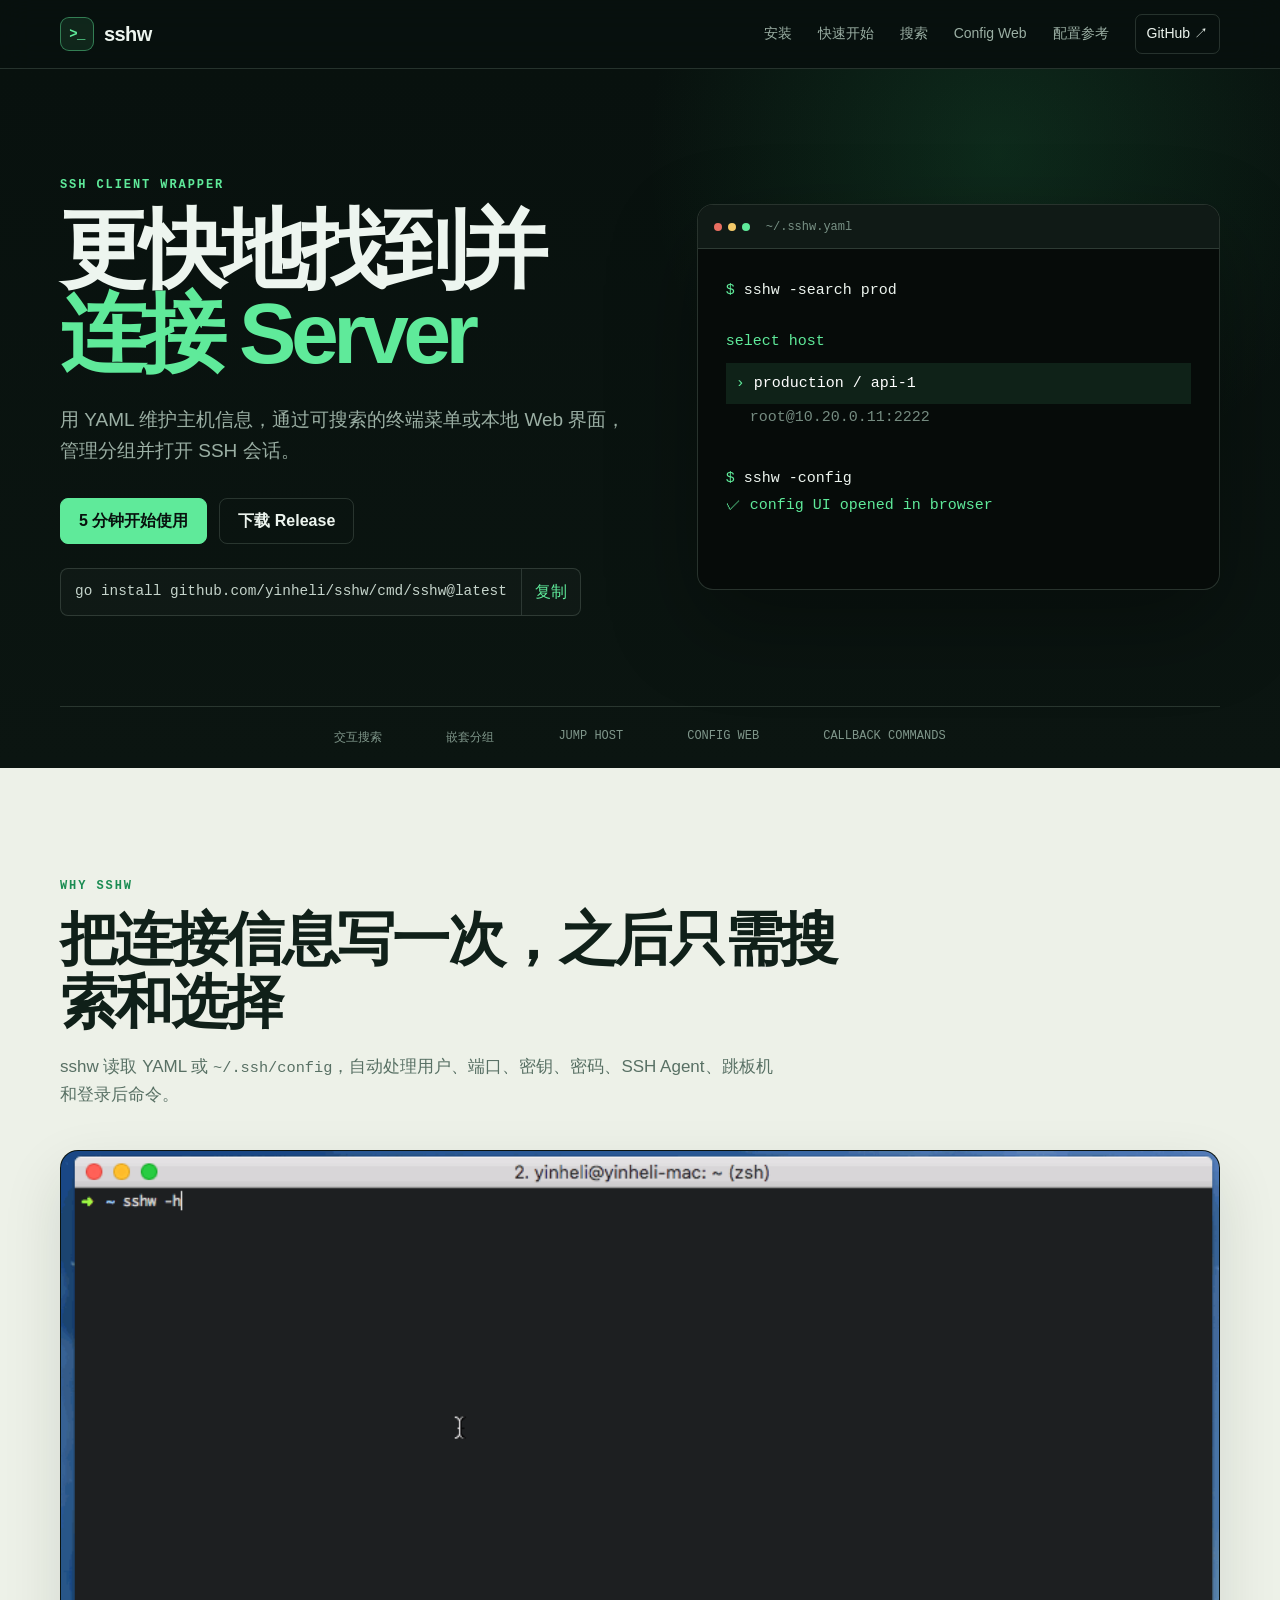
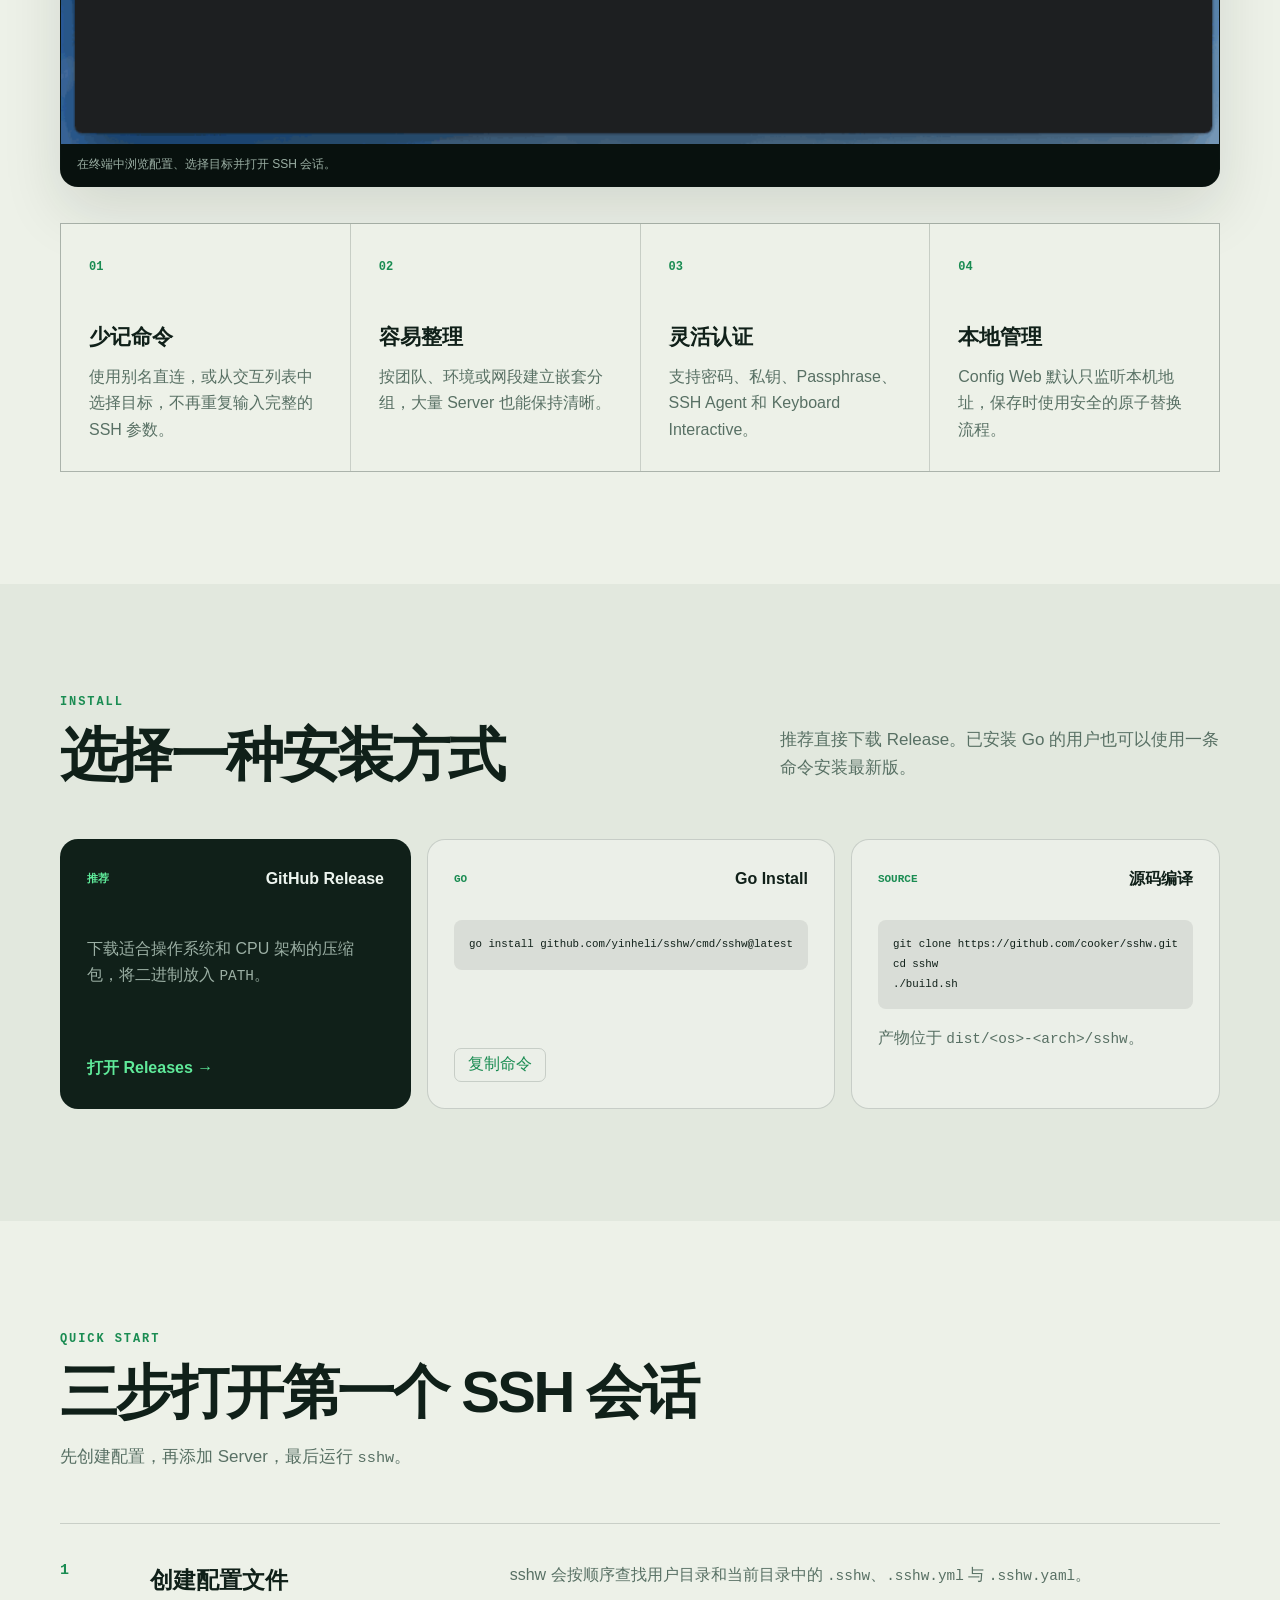
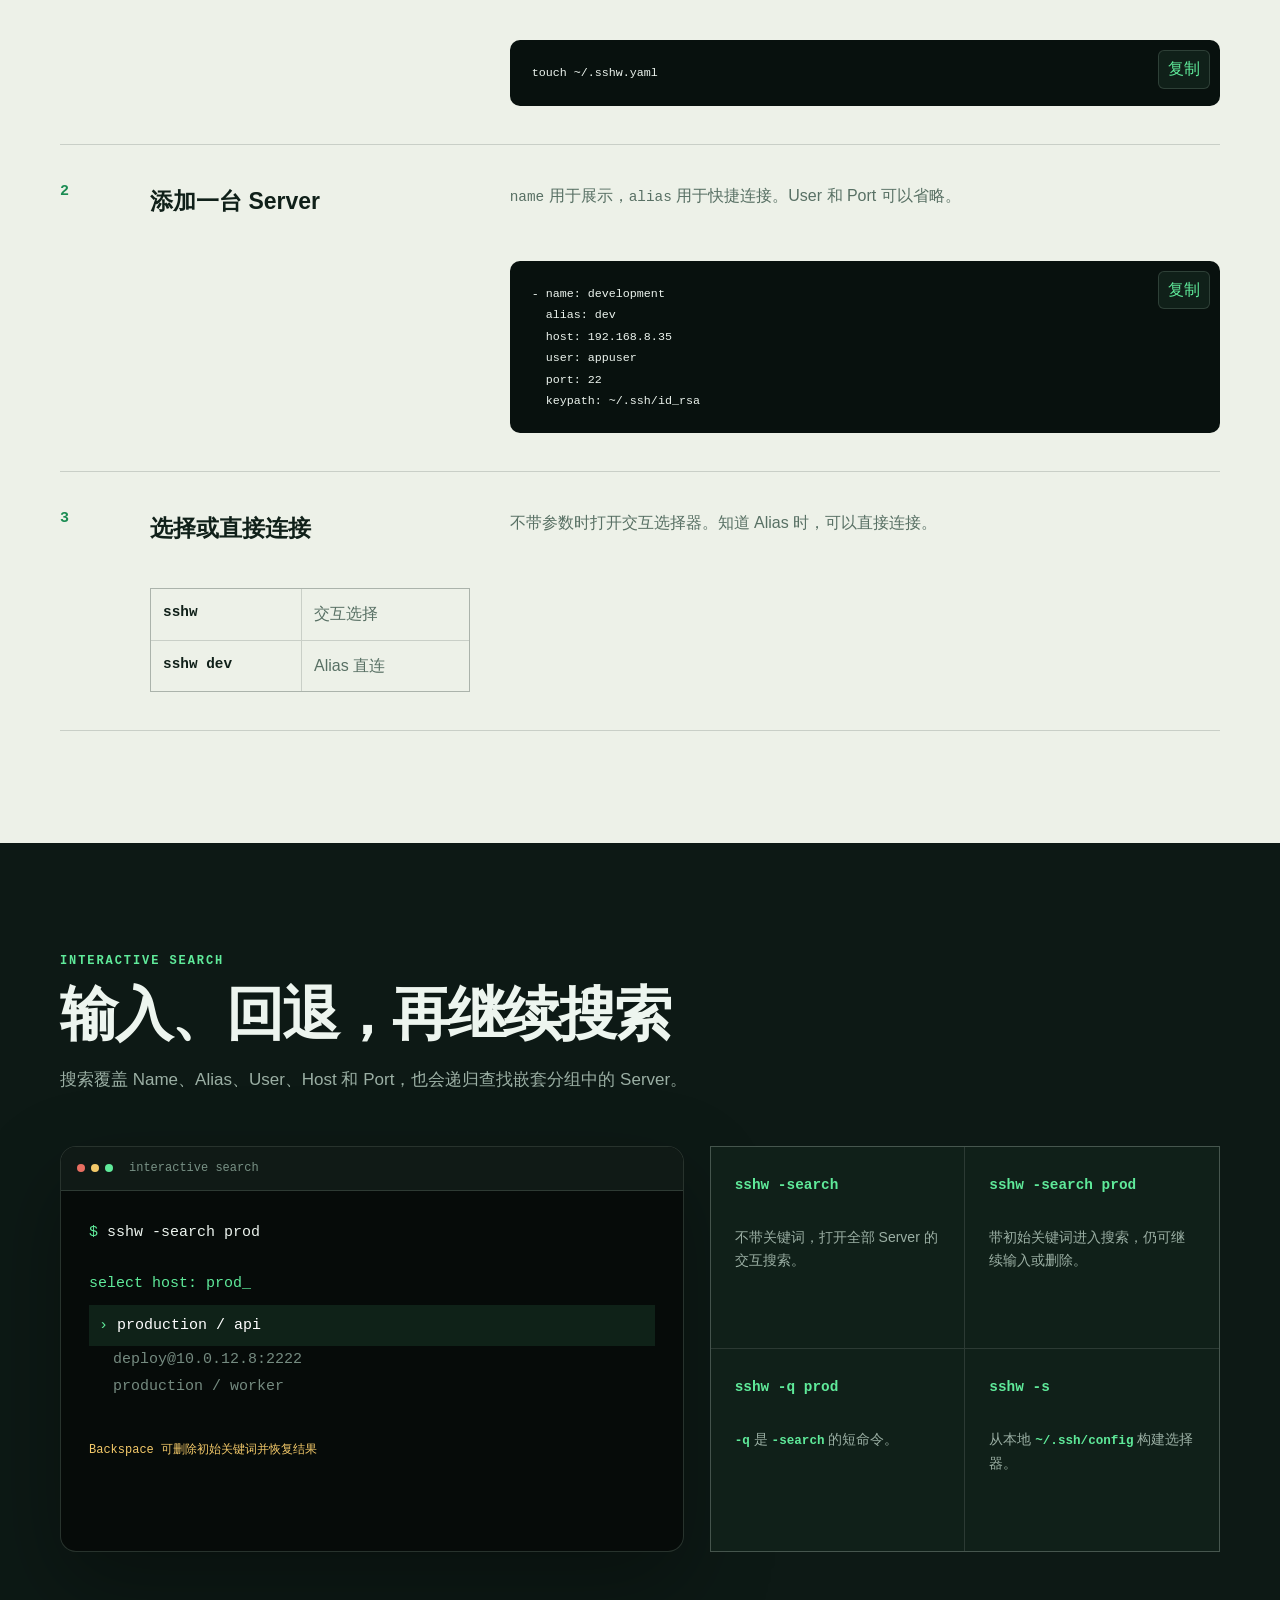
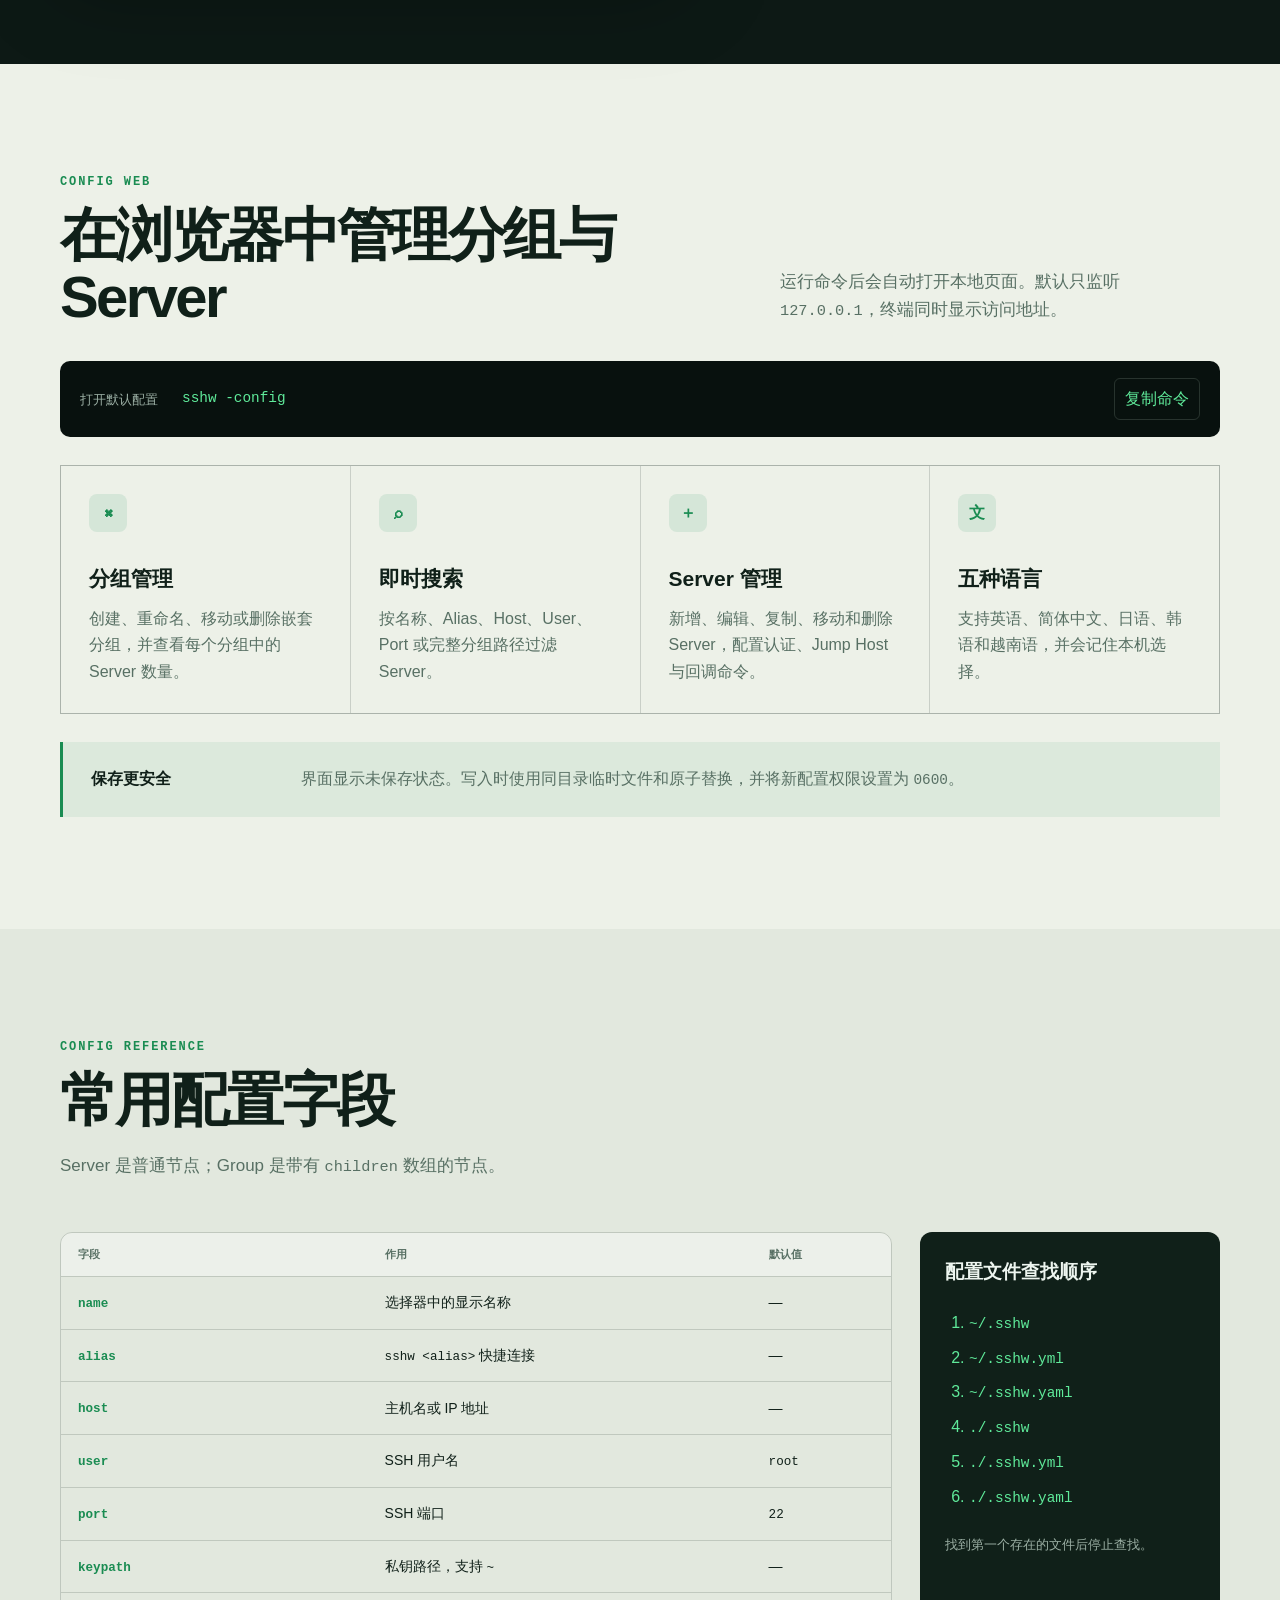
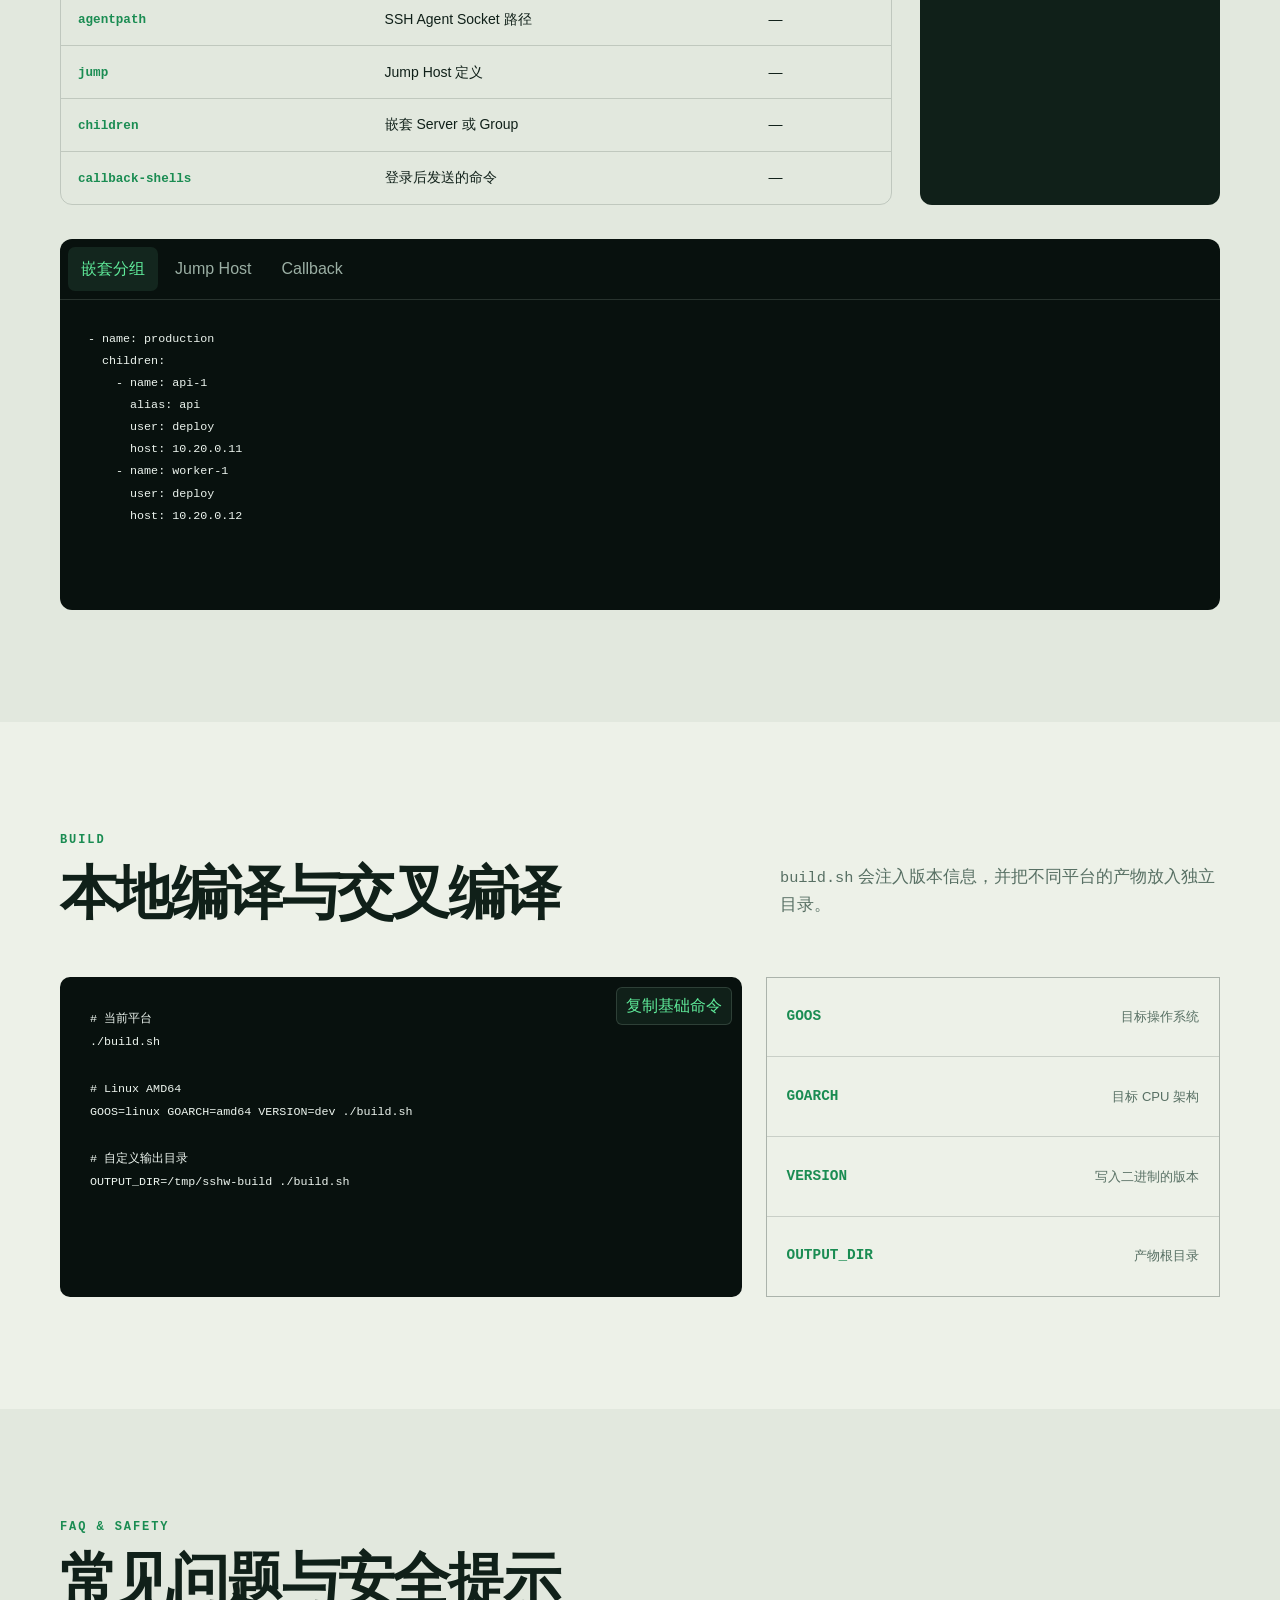
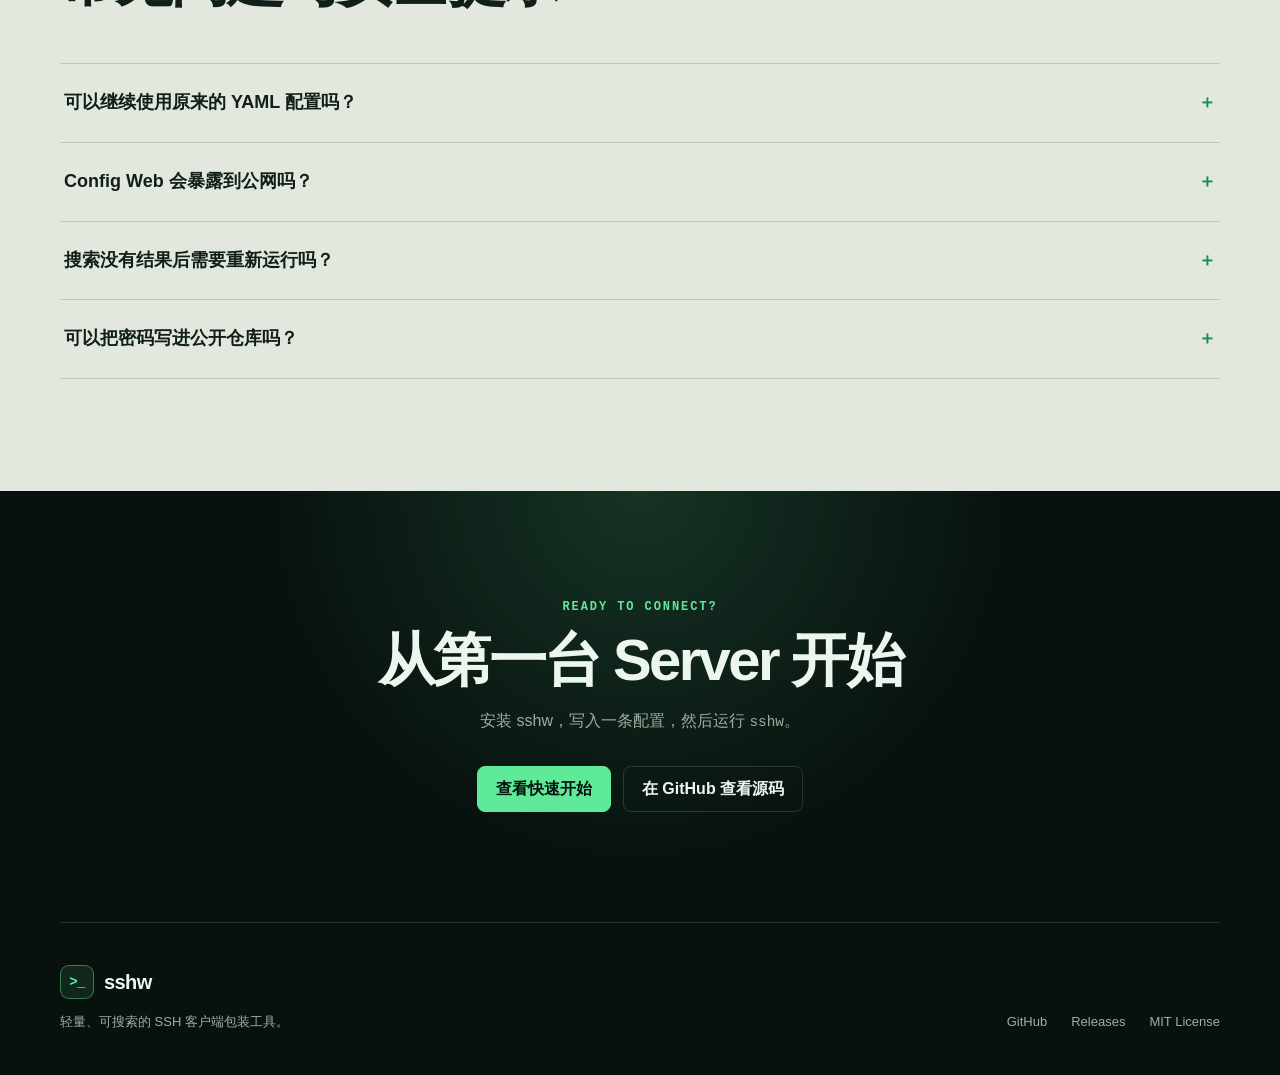
==== docs/index.html @ a47eea1c "1. pages" ====
<!doctype html>
<html lang="zh-CN">
<head>
  <meta charset="utf-8">
  <meta name="viewport" content="width=device-width, initial-scale=1">
  <meta name="description" content="sshw 是一个支持搜索、分组、跳板机和 Web 配置的轻量 SSH 客户端包装工具。">
  <meta name="theme-color" content="#08110e">
  <meta property="og:title" content="sshw — 更快地找到并连接 Server">
  <meta property="og:description" content="用 YAML 管理 SSH Server，通过交互搜索或 Web 界面完成连接与配置。">
  <meta property="og:type" content="website">
  <meta property="og:url" content="https://cooker.github.io/sshw/">
  <meta property="og:image" content="https://cooker.github.io/sshw/assets/og.png">
  <meta name="twitter:card" content="summary_large_image">
  <link rel="canonical" href="https://cooker.github.io/sshw/">
  <title>sshw — SSH Server 搜索与管理</title>
  <link rel="stylesheet" href="./styles.css">
  <script src="./app.js" defer></script>
</head>
<body>
  <a class="skip-link" href="#main">跳到正文</a>

  <header class="site-header">
    <div class="header-inner">
      <a class="brand" href="#top" aria-label="sshw 首页">
        <span class="brand-mark" aria-hidden="true">&gt;_</span>
        <span>sshw</span>
      </a>
      <button class="menu-button" type="button" aria-expanded="false" aria-controls="site-nav">菜单</button>
      <nav class="site-nav" id="site-nav" aria-label="主导航">
        <a href="#install">安装</a>
        <a href="#quickstart">快速开始</a>
        <a href="#search">搜索</a>
        <a href="#config-ui">Config Web</a>
        <a href="#reference">配置参考</a>
        <a class="nav-github" href="https://github.com/cooker/sshw">GitHub ↗</a>
      </nav>
    </div>
  </header>

  <main id="main">
    <section class="hero" id="top">
      <div class="hero-grid">
        <div class="hero-copy">
          <p class="eyebrow">SSH CLIENT WRAPPER</p>
          <h1>更快地找到并<br><span>连接 Server</span></h1>
          <p class="hero-lead">用 YAML 维护主机信息，通过可搜索的终端菜单或本地 Web 界面，管理分组并打开 SSH 会话。</p>
          <div class="hero-actions">
            <a class="button primary" href="#quickstart">5 分钟开始使用</a>
            <a class="button secondary" href="https://github.com/cooker/sshw/releases">下载 Release</a>
          </div>
          <div class="install-line">
            <code>go install github.com/yinheli/sshw/cmd/sshw@latest</code>
            <button class="copy-button" type="button" data-copy="go install github.com/yinheli/sshw/cmd/sshw@latest" aria-label="复制安装命令">复制</button>
          </div>
        </div>
        <div class="hero-terminal" aria-label="sshw 使用示例">
          <div class="terminal-bar">
            <span class="terminal-dots" aria-hidden="true"><i></i><i></i><i></i></span>
            <span>~/.sshw.yaml</span>
          </div>
          <div class="terminal-body">
            <p><span class="prompt">$</span> sshw -search prod</p>
            <p class="terminal-label">select host</p>
            <p class="selected"><span>›</span> production / api-1</p>
            <p class="muted">root@10.20.0.11:2222</p>
            <p class="terminal-gap"><span class="prompt">$</span> sshw -config</p>
            <p class="success">✓ config UI opened in browser</p>
          </div>
        </div>
      </div>
      <div class="feature-strip" aria-label="核心功能">
        <span>交互搜索</span>
        <span>嵌套分组</span>
        <span>Jump Host</span>
        <span>Config Web</span>
        <span>Callback Commands</span>
      </div>
    </section>

    <section class="section intro" id="overview">
      <div class="section-heading">
        <p class="eyebrow">WHY SSHW</p>
        <h2>把连接信息写一次，之后只需搜索和选择</h2>
        <p>sshw 读取 YAML 或 <code>~/.ssh/config</code>，自动处理用户、端口、密钥、密码、SSH Agent、跳板机和登录后命令。</p>
      </div>
      <figure class="demo-frame">
        <img src="./assets/demo.gif" alt="sshw 交互式终端选择与连接演示" width="841" height="431" loading="lazy">
        <figcaption>在终端中浏览配置、选择目标并打开 SSH 会话。</figcaption>
      </figure>
      <div class="benefit-grid">
        <article>
          <span class="card-index">01</span>
          <h3>少记命令</h3>
          <p>使用别名直连，或从交互列表中选择目标，不再重复输入完整的 SSH 参数。</p>
        </article>
        <article>
          <span class="card-index">02</span>
          <h3>容易整理</h3>
          <p>按团队、环境或网段建立嵌套分组，大量 Server 也能保持清晰。</p>
        </article>
        <article>
          <span class="card-index">03</span>
          <h3>灵活认证</h3>
          <p>支持密码、私钥、Passphrase、SSH Agent 和 Keyboard Interactive。</p>
        </article>
        <article>
          <span class="card-index">04</span>
          <h3>本地管理</h3>
          <p>Config Web 默认只监听本机地址，保存时使用安全的原子替换流程。</p>
        </article>
      </div>
    </section>

    <section class="section alt" id="install">
      <div class="section-heading split-heading">
        <div>
          <p class="eyebrow">INSTALL</p>
          <h2>选择一种安装方式</h2>
        </div>
        <p>推荐直接下载 Release。已安装 Go 的用户也可以使用一条命令安装最新版。</p>
      </div>
      <div class="install-grid">
        <article class="install-card featured">
          <div class="card-top"><span>推荐</span><strong>GitHub Release</strong></div>
          <p>下载适合操作系统和 CPU 架构的压缩包，将二进制放入 <code>PATH</code>。</p>
          <a class="text-link" href="https://github.com/cooker/sshw/releases">打开 Releases →</a>
        </article>
        <article class="install-card">
          <div class="card-top"><span>Go</span><strong>Go Install</strong></div>
          <pre><code>go install github.com/yinheli/sshw/cmd/sshw@latest</code></pre>
          <button class="copy-inline" type="button" data-copy="go install github.com/yinheli/sshw/cmd/sshw@latest">复制命令</button>
        </article>
        <article class="install-card">
          <div class="card-top"><span>Source</span><strong>源码编译</strong></div>
          <pre><code>git clone https://github.com/cooker/sshw.git
cd sshw
./build.sh</code></pre>
          <p>产物位于 <code>dist/&lt;os&gt;-&lt;arch&gt;/sshw</code>。</p>
        </article>
      </div>
    </section>

    <section class="section" id="quickstart">
      <div class="section-heading">
        <p class="eyebrow">QUICK START</p>
        <h2>三步打开第一个 SSH 会话</h2>
        <p>先创建配置，再添加 Server，最后运行 <code>sshw</code>。</p>
      </div>
      <div class="steps">
        <article class="step">
          <div class="step-number">1</div>
          <div class="step-content">
            <h3>创建配置文件</h3>
            <p>sshw 会按顺序查找用户目录和当前目录中的 <code>.sshw</code>、<code>.sshw.yml</code> 与 <code>.sshw.yaml</code>。</p>
            <div class="code-block">
              <pre><code>touch ~/.sshw.yaml</code></pre>
              <button type="button" data-copy="touch ~/.sshw.yaml">复制</button>
            </div>
          </div>
        </article>
        <article class="step">
          <div class="step-number">2</div>
          <div class="step-content">
            <h3>添加一台 Server</h3>
            <p><code>name</code> 用于展示，<code>alias</code> 用于快捷连接。User 和 Port 可以省略。</p>
            <div class="code-block">
              <pre><code>- name: development
  alias: dev
  host: 192.168.8.35
  user: appuser
  port: 22
  keypath: ~/.ssh/id_rsa</code></pre>
              <button type="button" data-copy="- name: development&#10;  alias: dev&#10;  host: 192.168.8.35&#10;  user: appuser&#10;  port: 22&#10;  keypath: ~/.ssh/id_rsa">复制</button>
            </div>
          </div>
        </article>
        <article class="step">
          <div class="step-number">3</div>
          <div class="step-content">
            <h3>选择或直接连接</h3>
            <p>不带参数时打开交互选择器。知道 Alias 时，可以直接连接。</p>
            <div class="command-pair">
              <code>sshw</code>
              <span>交互选择</span>
              <code>sshw dev</code>
              <span>Alias 直连</span>
            </div>
          </div>
        </article>
      </div>
    </section>

    <section class="section dark-section" id="search">
      <div class="section-heading">
        <p class="eyebrow">INTERACTIVE SEARCH</p>
        <h2>输入、回退，再继续搜索</h2>
        <p>搜索覆盖 Name、Alias、User、Host 和 Port，也会递归查找嵌套分组中的 Server。</p>
      </div>
      <div class="search-layout">
        <div class="search-demo">
          <div class="terminal-bar">
            <span class="terminal-dots" aria-hidden="true"><i></i><i></i><i></i></span>
            <span>interactive search</span>
          </div>
          <div class="terminal-body">
            <p><span class="prompt">$</span> sshw -search prod</p>
            <p class="terminal-label">select host: prod_</p>
            <p class="selected"><span>›</span> production / api</p>
            <p class="muted">deploy@10.0.12.8:2222</p>
            <p class="muted">production / worker</p>
            <p class="hint">Backspace 可删除初始关键词并恢复结果</p>
          </div>
        </div>
        <div class="command-list">
          <article>
            <code>sshw -search</code>
            <p>不带关键词，打开全部 Server 的交互搜索。</p>
          </article>
          <article>
            <code>sshw -search prod</code>
            <p>带初始关键词进入搜索，仍可继续输入或删除。</p>
          </article>
          <article>
            <code>sshw -q prod</code>
            <p><code>-q</code> 是 <code>-search</code> 的短命令。</p>
          </article>
          <article>
            <code>sshw -s</code>
            <p>从本地 <code>~/.ssh/config</code> 构建选择器。</p>
          </article>
        </div>
      </div>
    </section>

    <section class="section" id="config-ui">
      <div class="section-heading split-heading">
        <div>
          <p class="eyebrow">CONFIG WEB</p>
          <h2>在浏览器中管理分组与 Server</h2>
        </div>
        <p>运行命令后会自动打开本地页面。默认只监听 <code>127.0.0.1</code>，终端同时显示访问地址。</p>
      </div>
      <div class="config-command">
        <div>
          <span>打开默认配置</span>
          <code>sshw -config</code>
        </div>
        <button type="button" data-copy="sshw -config">复制命令</button>
      </div>
      <div class="config-grid">
        <article>
          <span class="config-icon" aria-hidden="true">⌘</span>
          <h3>分组管理</h3>
          <p>创建、重命名、移动或删除嵌套分组，并查看每个分组中的 Server 数量。</p>
        </article>
        <article>
          <span class="config-icon" aria-hidden="true">⌕</span>
          <h3>即时搜索</h3>
          <p>按名称、Alias、Host、User、Port 或完整分组路径过滤 Server。</p>
        </article>
        <article>
          <span class="config-icon" aria-hidden="true">＋</span>
          <h3>Server 管理</h3>
          <p>新增、编辑、复制、移动和删除 Server，配置认证、Jump Host 与回调命令。</p>
        </article>
        <article>
          <span class="config-icon" aria-hidden="true">文</span>
          <h3>五种语言</h3>
          <p>支持英语、简体中文、日语、韩语和越南语，并会记住本机选择。</p>
        </article>
      </div>
      <div class="callout">
        <strong>保存更安全</strong>
        <p>界面显示未保存状态。写入时使用同目录临时文件和原子替换，并将新配置权限设置为 <code>0600</code>。</p>
      </div>
    </section>

    <section class="section alt" id="reference">
      <div class="section-heading">
        <p class="eyebrow">CONFIG REFERENCE</p>
        <h2>常用配置字段</h2>
        <p>Server 是普通节点；Group 是带有 <code>children</code> 数组的节点。</p>
      </div>
      <div class="reference-layout">
        <div class="table-wrap">
          <table>
            <thead><tr><th>字段</th><th>作用</th><th>默认值</th></tr></thead>
            <tbody>
              <tr><td><code>name</code></td><td>选择器中的显示名称</td><td>—</td></tr>
              <tr><td><code>alias</code></td><td><code>sshw &lt;alias&gt;</code> 快捷连接</td><td>—</td></tr>
              <tr><td><code>host</code></td><td>主机名或 IP 地址</td><td>—</td></tr>
              <tr><td><code>user</code></td><td>SSH 用户名</td><td><code>root</code></td></tr>
              <tr><td><code>port</code></td><td>SSH 端口</td><td><code>22</code></td></tr>
              <tr><td><code>keypath</code></td><td>私钥路径，支持 <code>~</code></td><td>—</td></tr>
              <tr><td><code>agentpath</code></td><td>SSH Agent Socket 路径</td><td>—</td></tr>
              <tr><td><code>jump</code></td><td>Jump Host 定义</td><td>—</td></tr>
              <tr><td><code>children</code></td><td>嵌套 Server 或 Group</td><td>—</td></tr>
              <tr><td><code>callback-shells</code></td><td>登录后发送的命令</td><td>—</td></tr>
            </tbody>
          </table>
        </div>
        <div class="reference-note">
          <h3>配置文件查找顺序</h3>
          <ol>
            <li><code>~/.sshw</code></li>
            <li><code>~/.sshw.yml</code></li>
            <li><code>~/.sshw.yaml</code></li>
            <li><code>./.sshw</code></li>
            <li><code>./.sshw.yml</code></li>
            <li><code>./.sshw.yaml</code></li>
          </ol>
          <p>找到第一个存在的文件后停止查找。</p>
        </div>
      </div>

      <div class="example-tabs" data-tabs>
        <div class="tab-list" role="tablist" aria-label="配置示例">
          <button role="tab" aria-selected="true" aria-controls="panel-group" id="tab-group">嵌套分组</button>
          <button role="tab" aria-selected="false" aria-controls="panel-jump" id="tab-jump" tabindex="-1">Jump Host</button>
          <button role="tab" aria-selected="false" aria-controls="panel-callback" id="tab-callback" tabindex="-1">Callback</button>
        </div>
        <div class="tab-panel" role="tabpanel" id="panel-group" aria-labelledby="tab-group">
          <pre><code>- name: production
  children:
    - name: api-1
      alias: api
      user: deploy
      host: 10.20.0.11
    - name: worker-1
      user: deploy
      host: 10.20.0.12</code></pre>
        </div>
        <div class="tab-panel" role="tabpanel" id="panel-jump" aria-labelledby="tab-jump" hidden>
          <pre><code>- name: app via bastion
  alias: app
  user: appuser
  host: 192.168.8.35
  keypath: ~/.ssh/id_rsa
  jump:
    - user: ops
      host: bastion.example.com
      port: 2222
      keypath: ~/.ssh/bastion_rsa</code></pre>
        </div>
        <div class="tab-panel" role="tabpanel" id="panel-callback" aria-labelledby="tab-callback" hidden>
          <pre><code>- name: dev with startup commands
  alias: dev
  host: 192.168.8.35
  callback-shells:
    - { cmd: "cd /srv/app" }
    - { delay: 1500, cmd: "docker ps" }</code></pre>
        </div>
      </div>
    </section>

    <section class="section" id="build">
      <div class="section-heading split-heading">
        <div>
          <p class="eyebrow">BUILD</p>
          <h2>本地编译与交叉编译</h2>
        </div>
        <p><code>build.sh</code> 会注入版本信息，并把不同平台的产物放入独立目录。</p>
      </div>
      <div class="build-grid">
        <div class="code-block large">
          <pre><code># 当前平台
./build.sh

# Linux AMD64
GOOS=linux GOARCH=amd64 VERSION=dev ./build.sh

# 自定义输出目录
OUTPUT_DIR=/tmp/sshw-build ./build.sh</code></pre>
          <button type="button" data-copy="./build.sh">复制基础命令</button>
        </div>
        <div class="build-options">
          <div><code>GOOS</code><span>目标操作系统</span></div>
          <div><code>GOARCH</code><span>目标 CPU 架构</span></div>
          <div><code>VERSION</code><span>写入二进制的版本</span></div>
          <div><code>OUTPUT_DIR</code><span>产物根目录</span></div>
        </div>
      </div>
    </section>

    <section class="section faq alt" id="faq">
      <div class="section-heading">
        <p class="eyebrow">FAQ & SAFETY</p>
        <h2>常见问题与安全提示</h2>
      </div>
      <div class="faq-list">
        <details>
          <summary>可以继续使用原来的 YAML 配置吗？</summary>
          <p>可以。新版保持现有 YAML 字段和结构兼容，Config Web 只是提供另一种编辑方式。</p>
        </details>
        <details>
          <summary>Config Web 会暴露到公网吗？</summary>
          <p>默认不会。服务监听 <code>127.0.0.1:7899</code>，仅本机可访问。不要随意绑定公开网络地址。</p>
        </details>
        <details>
          <summary>搜索没有结果后需要重新运行吗？</summary>
          <p>不需要。可以继续输入或按 Backspace 回退，结果会即时恢复。</p>
        </details>
        <details>
          <summary>可以把密码写进公开仓库吗？</summary>
          <p>不要提交真实密码、Passphrase、私钥或生产主机信息。优先使用私钥或 SSH Agent。</p>
        </details>
      </div>
    </section>

    <section class="final-cta">
      <p class="eyebrow">READY TO CONNECT?</p>
      <h2>从第一台 Server 开始</h2>
      <p>安装 sshw，写入一条配置，然后运行 <code>sshw</code>。</p>
      <div class="hero-actions">
        <a class="button primary" href="#quickstart">查看快速开始</a>
        <a class="button secondary" href="https://github.com/cooker/sshw">在 GitHub 查看源码</a>
      </div>
    </section>
  </main>

  <footer>
    <div>
      <a class="brand" href="#top"><span class="brand-mark" aria-hidden="true">&gt;_</span><span>sshw</span></a>
      <p>轻量、可搜索的 SSH 客户端包装工具。</p>
    </div>
    <div class="footer-links">
      <a href="https://github.com/cooker/sshw">GitHub</a>
      <a href="https://github.com/cooker/sshw/releases">Releases</a>
      <a href="https://github.com/cooker/sshw/blob/master/LICENSE">MIT License</a>
    </div>
  </footer>

  <div class="toast" role="status" aria-live="polite" aria-atomic="true"></div>
</body>
</html>
---- docs/styles.css ----
:root {
  color-scheme: dark;
  --bg: #08110e;
  --bg-soft: #0d1915;
  --panel: #102019;
  --panel-2: #13261e;
  --paper: #edf1e8;
  --paper-alt: #e2e8de;
  --ink: #102019;
  --muted-dark: #587064;
  --text: #edf5ef;
  --muted: #9bafa4;
  --line: rgba(202, 226, 211, .16);
  --line-dark: rgba(16, 32, 25, .16);
  --green: #5fea9a;
  --green-dark: #1a8c52;
  --amber: #f3c969;
  --max: 1160px;
  --radius: 18px;
  --mono: "SFMono-Regular", Consolas, "Liberation Mono", Menlo, monospace;
  --sans: Inter, ui-sans-serif, -apple-system, BlinkMacSystemFont, "Segoe UI", "PingFang SC", "Noto Sans CJK SC", sans-serif;
}

* { box-sizing: border-box; }
html { scroll-behavior: smooth; scroll-padding-top: 82px; }
body { margin: 0; background: var(--bg); color: var(--text); font: 16px/1.65 var(--sans); }
a { color: inherit; }
button { font: inherit; }
code, pre { font-family: var(--mono); }
code { font-size: .9em; }

.skip-link {
  position: fixed;
  z-index: 100;
  top: 8px;
  left: 8px;
  transform: translateY(-150%);
  padding: 8px 12px;
  border-radius: 8px;
  background: var(--green);
  color: var(--ink);
}
.skip-link:focus { transform: translateY(0); }

.site-header {
  position: sticky;
  z-index: 20;
  top: 0;
  border-bottom: 1px solid var(--line);
  background: rgba(8, 17, 14, .86);
  backdrop-filter: blur(16px);
}
.header-inner {
  display: flex;
  align-items: center;
  justify-content: space-between;
  width: min(calc(100% - 40px), var(--max));
  min-height: 68px;
  margin: auto;
}
.brand { display: inline-flex; align-items: center; gap: 10px; text-decoration: none; font-size: 20px; font-weight: 800; letter-spacing: -.03em; }
.brand-mark {
  display: grid;
  place-items: center;
  width: 34px;
  height: 34px;
  border: 1px solid rgba(95, 234, 154, .45);
  border-radius: 9px;
  background: rgba(95, 234, 154, .1);
  color: var(--green);
  font: 700 14px var(--mono);
}
.site-nav { display: flex; align-items: center; gap: 26px; color: var(--muted); font-size: 14px; }
.site-nav a { text-decoration: none; }
.site-nav a:hover, .site-nav a:focus-visible { color: var(--text); }
.site-nav .nav-github { padding: 7px 11px; border: 1px solid var(--line); border-radius: 7px; color: var(--text); }
.menu-button { display: none; }

.hero { overflow: hidden; padding: 110px 20px 0; background:
  radial-gradient(circle at 78% 12%, rgba(41, 166, 93, .17), transparent 30%),
  linear-gradient(180deg, #08110e 0%, #0b1511 100%);
}
.hero-grid {
  display: grid;
  grid-template-columns: 1.04fr .96fr;
  align-items: center;
  gap: 70px;
  width: min(100%, var(--max));
  margin: auto;
}
.eyebrow { margin: 0 0 16px; color: var(--green-dark); font: 700 12px/1 var(--mono); letter-spacing: .16em; }
.hero .eyebrow, .dark-section .eyebrow, .final-cta .eyebrow { color: var(--green); }
h1, h2, h3, p { overflow-wrap: anywhere; }
h1 { margin: 0; font-size: clamp(48px, 7vw, 86px); line-height: .98; letter-spacing: -.065em; }
h1 span { color: var(--green); }
.hero-lead { max-width: 650px; margin: 28px 0 0; color: var(--muted); font-size: 19px; line-height: 1.65; }
.hero-actions { display: flex; flex-wrap: wrap; gap: 12px; margin-top: 32px; }
.button {
  display: inline-flex;
  align-items: center;
  justify-content: center;
  min-height: 46px;
  padding: 0 18px;
  border: 1px solid var(--line);
  border-radius: 8px;
  text-decoration: none;
  font-weight: 750;
}
.button.primary { border-color: var(--green); background: var(--green); color: #08110e; }
.button.primary:hover { background: #86f6b4; }
.button.secondary:hover { border-color: rgba(237, 245, 239, .45); background: rgba(255,255,255,.04); }
.install-line {
  display: flex;
  align-items: center;
  width: fit-content;
  max-width: 100%;
  margin-top: 24px;
  border: 1px solid var(--line);
  border-radius: 8px;
  background: rgba(255,255,255,.025);
}
.install-line code { overflow: auto; padding: 11px 14px; color: #c5d4cb; white-space: nowrap; }
.install-line button, .copy-inline {
  align-self: stretch;
  border: 0;
  border-left: 1px solid var(--line);
  background: transparent;
  color: var(--green);
  padding: 0 13px;
  cursor: pointer;
}
.hero-terminal, .search-demo {
  overflow: hidden;
  border: 1px solid rgba(148, 179, 160, .24);
  border-radius: 16px;
  background: #060b09;
  box-shadow: 0 34px 90px rgba(0,0,0,.32);
}
.terminal-bar { display: flex; align-items: center; gap: 16px; height: 44px; padding: 0 16px; border-bottom: 1px solid var(--line); background: #101a16; color: #789185; font: 12px var(--mono); }
.terminal-dots { display: flex; gap: 6px; }
.terminal-dots i { width: 8px; height: 8px; border-radius: 50%; background: #e86e61; }
.terminal-dots i:nth-child(2) { background: var(--amber); }
.terminal-dots i:nth-child(3) { background: var(--green); }
.terminal-body { min-height: 340px; padding: 28px; font: 15px/1.8 var(--mono); }
.terminal-body p { margin: 0; }
.terminal-body .prompt, .terminal-label, .success { color: var(--green); }
.terminal-body .terminal-label { margin-top: 24px; }
.terminal-body .selected { margin-top: 8px; padding: 7px 10px; background: rgba(95, 234, 154, .1); color: #fff; }
.terminal-body .selected span { color: var(--green); }
.terminal-body .muted { padding-left: 24px; color: #758b80; }
.terminal-body .terminal-gap { margin-top: 34px; }
.feature-strip {
  display: flex;
  justify-content: center;
  gap: clamp(20px, 5vw, 72px);
  width: min(100%, var(--max));
  margin: 90px auto 0;
  padding: 22px 0;
  border-top: 1px solid var(--line);
  color: #7f968a;
  font: 12px var(--mono);
  text-transform: uppercase;
}

.section { padding: 112px 20px; background: var(--paper); color: var(--ink); }
.section.alt { background: var(--paper-alt); }
.section-heading { width: min(100%, var(--max)); margin: 0 auto 52px; }
.section-heading h2, .final-cta h2 { max-width: 780px; margin: 0; font-size: clamp(34px, 5vw, 58px); line-height: 1.08; letter-spacing: -.045em; }
.section-heading > p:last-child { max-width: 720px; margin: 20px 0 0; color: var(--muted-dark); font-size: 17px; }
.split-heading { display: grid; grid-template-columns: 1.2fr .8fr; align-items: end; gap: 60px; }
.split-heading > p:last-child { margin: 0 0 5px; }
.demo-frame {
  width: min(100%, var(--max));
  margin: -12px auto 36px;
  overflow: hidden;
  border: 1px solid var(--line-dark);
  border-radius: var(--radius);
  background: var(--bg);
  box-shadow: 0 24px 60px rgba(16,32,25,.12);
}
.demo-frame img { display: block; width: 100%; height: auto; }
.demo-frame figcaption { padding: 11px 16px; color: var(--muted); font-size: 12px; }
.benefit-grid, .config-grid { display: grid; grid-template-columns: repeat(4, 1fr); gap: 1px; width: min(100%, var(--max)); margin: auto; border: 1px solid var(--line-dark); background: var(--line-dark); }
.benefit-grid article, .config-grid article { min-height: 240px; padding: 28px; background: var(--paper); }
.card-index { color: var(--green-dark); font: 700 12px var(--mono); }
.benefit-grid h3, .config-grid h3 { margin: 42px 0 9px; font-size: 21px; }
.benefit-grid p, .config-grid p { margin: 0; color: var(--muted-dark); }

.install-grid { display: grid; grid-template-columns: repeat(3, 1fr); gap: 16px; width: min(100%, var(--max)); margin: auto; }
.install-card { display: flex; flex-direction: column; min-height: 270px; padding: 26px; border: 1px solid var(--line-dark); border-radius: var(--radius); background: rgba(255,255,255,.3); }
.install-card.featured { background: var(--panel); color: var(--text); }
.card-top { display: flex; align-items: center; justify-content: space-between; gap: 20px; margin-bottom: 28px; }
.card-top span { color: var(--green-dark); font: 700 11px var(--mono); text-transform: uppercase; }
.featured .card-top span { color: var(--green); }
.install-card p { color: var(--muted-dark); }
.install-card.featured p { color: var(--muted); }
.text-link { margin-top: auto; color: var(--green); font-weight: 700; text-decoration: none; }
.install-card pre { overflow: auto; margin: 0; padding: 15px; border-radius: 8px; background: rgba(8,17,14,.08); font-size: 12px; }
.copy-inline { align-self: flex-start; min-height: 34px; margin-top: auto; border: 1px solid var(--line-dark); border-radius: 7px; color: var(--green-dark); }

.steps { width: min(100%, var(--max)); margin: auto; border-top: 1px solid var(--line-dark); }
.step { display: grid; grid-template-columns: 90px 1fr; padding: 38px 0; border-bottom: 1px solid var(--line-dark); }
.step-number { color: var(--green-dark); font: 700 15px var(--mono); }
.step-content { display: grid; grid-template-columns: minmax(190px,.45fr) minmax(320px,1fr); gap: 40px; align-items: start; }
.step-content h3 { margin: 0; font-size: 23px; }
.step-content > p { margin: 0; color: var(--muted-dark); }
.code-block { position: relative; grid-column: 2; overflow: hidden; border-radius: 10px; background: var(--bg); color: var(--text); }
.code-block pre { overflow: auto; margin: 0; padding: 22px; font-size: 13px; }
.code-block button { position: absolute; top: 10px; right: 10px; border: 1px solid var(--line); border-radius: 6px; background: var(--panel); color: var(--green); padding: 5px 9px; cursor: pointer; }
.command-pair { display: grid; grid-template-columns: 150px 1fr; gap: 1px; border: 1px solid var(--line-dark); background: var(--line-dark); }
.command-pair > * { padding: 12px; background: var(--paper); }
.command-pair code { font-weight: 700; }
.command-pair span { color: var(--muted-dark); }

.dark-section { background: var(--bg-soft); color: var(--text); }
.dark-section .section-heading > p:last-child { color: var(--muted); }
.search-layout { display: grid; grid-template-columns: 1.1fr .9fr; gap: 26px; width: min(100%, var(--max)); margin: auto; }
.search-demo .terminal-body { min-height: 360px; }
.search-demo .hint { margin-top: 40px; color: var(--amber); font-size: 12px; }
.command-list { display: grid; grid-template-columns: 1fr 1fr; gap: 1px; border: 1px solid var(--line); background: var(--line); }
.command-list article { min-height: 178px; padding: 24px; background: var(--panel); }
.command-list code { color: var(--green); font-weight: 700; }
.command-list p { margin: 28px 0 0; color: var(--muted); font-size: 14px; }

.config-command { display: flex; align-items: center; justify-content: space-between; width: min(100%, var(--max)); margin: -20px auto 28px; padding: 17px 20px; border-radius: 10px; background: var(--bg); color: var(--text); }
.config-command div { display: flex; align-items: center; gap: 24px; }
.config-command span { color: var(--muted); font-size: 13px; }
.config-command code { color: var(--green); }
.config-command button { border: 1px solid var(--line); border-radius: 6px; background: transparent; color: var(--green); padding: 7px 10px; cursor: pointer; }
.config-icon { display: grid; place-items: center; width: 38px; height: 38px; border-radius: 8px; background: rgba(26, 140, 82, .11); color: var(--green-dark); font: 700 16px var(--mono); }
.config-grid h3 { margin-top: 30px; }
.callout { display: grid; grid-template-columns: 180px 1fr; gap: 30px; width: min(100%, var(--max)); margin: 28px auto 0; padding: 24px 28px; border-left: 3px solid var(--green-dark); background: rgba(26,140,82,.08); }
.callout p { margin: 0; color: var(--muted-dark); }

.reference-layout { display: grid; grid-template-columns: 1fr 300px; gap: 28px; width: min(100%, var(--max)); margin: auto; }
.table-wrap { overflow: auto; border: 1px solid var(--line-dark); border-radius: 12px; }
table { width: 100%; border-collapse: collapse; font-size: 14px; }
th, td { padding: 14px 17px; border-bottom: 1px solid var(--line-dark); text-align: left; }
th { background: rgba(255,255,255,.35); color: var(--muted-dark); font: 700 11px var(--mono); text-transform: uppercase; }
td:first-child { color: var(--green-dark); font-weight: 700; }
tr:last-child td { border-bottom: 0; }
.reference-note { padding: 25px; border-radius: 12px; background: var(--panel); color: var(--text); }
.reference-note h3 { margin: 0 0 18px; }
.reference-note ol { margin: 0; padding-left: 24px; color: var(--green); }
.reference-note li { padding: 4px 0; }
.reference-note p { margin: 20px 0 0; color: var(--muted); font-size: 13px; }
.example-tabs { width: min(100%, var(--max)); margin: 34px auto 0; overflow: hidden; border-radius: 12px; background: var(--bg); color: var(--text); }
.tab-list { display: flex; gap: 4px; padding: 8px; border-bottom: 1px solid var(--line); }
.tab-list button { border: 0; border-radius: 7px; background: transparent; color: var(--muted); padding: 9px 13px; cursor: pointer; }
.tab-list button[aria-selected="true"] { background: var(--panel-2); color: var(--green); }
.tab-panel pre { overflow: auto; min-height: 310px; margin: 0; padding: 28px; font-size: 13px; line-height: 1.7; }

.build-grid { display: grid; grid-template-columns: 1.2fr .8fr; gap: 24px; width: min(100%, var(--max)); margin: auto; }
.code-block.large { grid-column: auto; min-height: 320px; }
.code-block.large pre { padding: 30px; line-height: 1.8; }
.build-options { display: grid; gap: 1px; border: 1px solid var(--line-dark); background: var(--line-dark); }
.build-options div { display: flex; align-items: center; justify-content: space-between; padding: 17px 20px; background: var(--paper); }
.build-options code { color: var(--green-dark); font-weight: 700; }
.build-options span { color: var(--muted-dark); font-size: 13px; }

.faq-list { width: min(100%, var(--max)); margin: auto; border-top: 1px solid var(--line-dark); }
.faq details { border-bottom: 1px solid var(--line-dark); }
.faq summary { padding: 24px 4px; cursor: pointer; font-size: 18px; font-weight: 750; list-style: none; }
.faq summary::after { float: right; content: "＋"; color: var(--green-dark); }
.faq details[open] summary::after { content: "−"; }
.faq details p { max-width: 760px; margin: -5px 0 24px; color: var(--muted-dark); }

.final-cta { padding: 110px 20px; text-align: center; background: radial-gradient(circle at 50% 0, rgba(95,234,154,.16), transparent 48%), var(--bg); }
.final-cta h2 { margin-inline: auto; }
.final-cta > p:not(.eyebrow) { color: var(--muted); }
.final-cta .hero-actions { justify-content: center; }
footer { display: flex; align-items: end; justify-content: space-between; gap: 30px; width: min(calc(100% - 40px), var(--max)); margin: auto; padding: 42px 0; border-top: 1px solid var(--line); }
footer p { margin: 12px 0 0; color: var(--muted); font-size: 13px; }
.footer-links { display: flex; gap: 24px; color: var(--muted); font-size: 13px; }
.footer-links a { text-decoration: none; }
.footer-links a:hover { color: var(--text); }

.toast {
  position: fixed;
  z-index: 50;
  right: 20px;
  bottom: 20px;
  transform: translateY(20px);
  opacity: 0;
  border: 1px solid rgba(95,234,154,.4);
  border-radius: 8px;
  background: var(--panel);
  color: var(--text);
  padding: 10px 14px;
  transition: .2s ease;
  pointer-events: none;
}
.toast.visible { transform: translateY(0); opacity: 1; }

@media (max-width: 900px) {
  .hero-grid, .search-layout, .split-heading, .reference-layout, .build-grid { grid-template-columns: 1fr; }
  .hero { padding-top: 72px; }
  .hero-terminal { max-width: 650px; }
  .benefit-grid, .config-grid { grid-template-columns: 1fr 1fr; }
  .install-grid { grid-template-columns: 1fr; }
  .install-card { min-height: 220px; }
  .step-content { grid-template-columns: 1fr; }
  .code-block { grid-column: auto; }
  .split-heading { gap: 18px; }
  .reference-note { display: grid; grid-template-columns: 1fr 1fr; gap: 10px 30px; }
  .reference-note h3 { grid-column: 1 / -1; }
  .reference-note p { margin: 0; }
}

@media (max-width: 720px) {
  .header-inner { width: min(calc(100% - 28px), var(--max)); }
  .menu-button { display: inline-flex; border: 1px solid var(--line); border-radius: 7px; background: transparent; color: var(--text); padding: 6px 10px; }
  .site-nav {
    position: absolute;
    top: 60px;
    right: 14px;
    left: 14px;
    display: none;
    align-items: stretch;
    flex-direction: column;
    gap: 0;
    padding: 8px;
    border: 1px solid var(--line);
    border-radius: 12px;
    background: var(--panel);
    box-shadow: 0 20px 50px rgba(0,0,0,.35);
  }
  .site-nav.open { display: flex; }
  .site-nav a { padding: 11px; }
  .site-nav .nav-github { border: 0; padding: 11px; }
  .hero { padding-inline: 16px; }
  .hero-grid { gap: 42px; }
  .hero-lead { font-size: 17px; }
  .install-line { width: 100%; }
  .install-line code { flex: 1; }
  .feature-strip { justify-content: flex-start; overflow-x: auto; }
  .feature-strip span { flex: 0 0 auto; }
  .section { padding: 80px 16px; }
  .section-heading { margin-bottom: 36px; }
  .benefit-grid, .config-grid, .command-list { grid-template-columns: 1fr; }
  .benefit-grid article, .config-grid article { min-height: 190px; }
  .benefit-grid h3 { margin-top: 26px; }
  .step { grid-template-columns: 42px 1fr; }
  .command-pair { grid-template-columns: 1fr; }
  .config-command, .config-command div { align-items: flex-start; flex-direction: column; }
  .callout { grid-template-columns: 1fr; gap: 8px; }
  .reference-note { display: block; }
  .reference-note p { margin-top: 20px; }
  .tab-list { overflow-x: auto; }
  .tab-list button { flex: 0 0 auto; }
  footer { align-items: flex-start; flex-direction: column; }
  .footer-links { flex-wrap: wrap; }
}

@media (prefers-reduced-motion: reduce) {
  html { scroll-behavior: auto; }
  *, *::before, *::after { transition-duration: .01ms !important; }
}
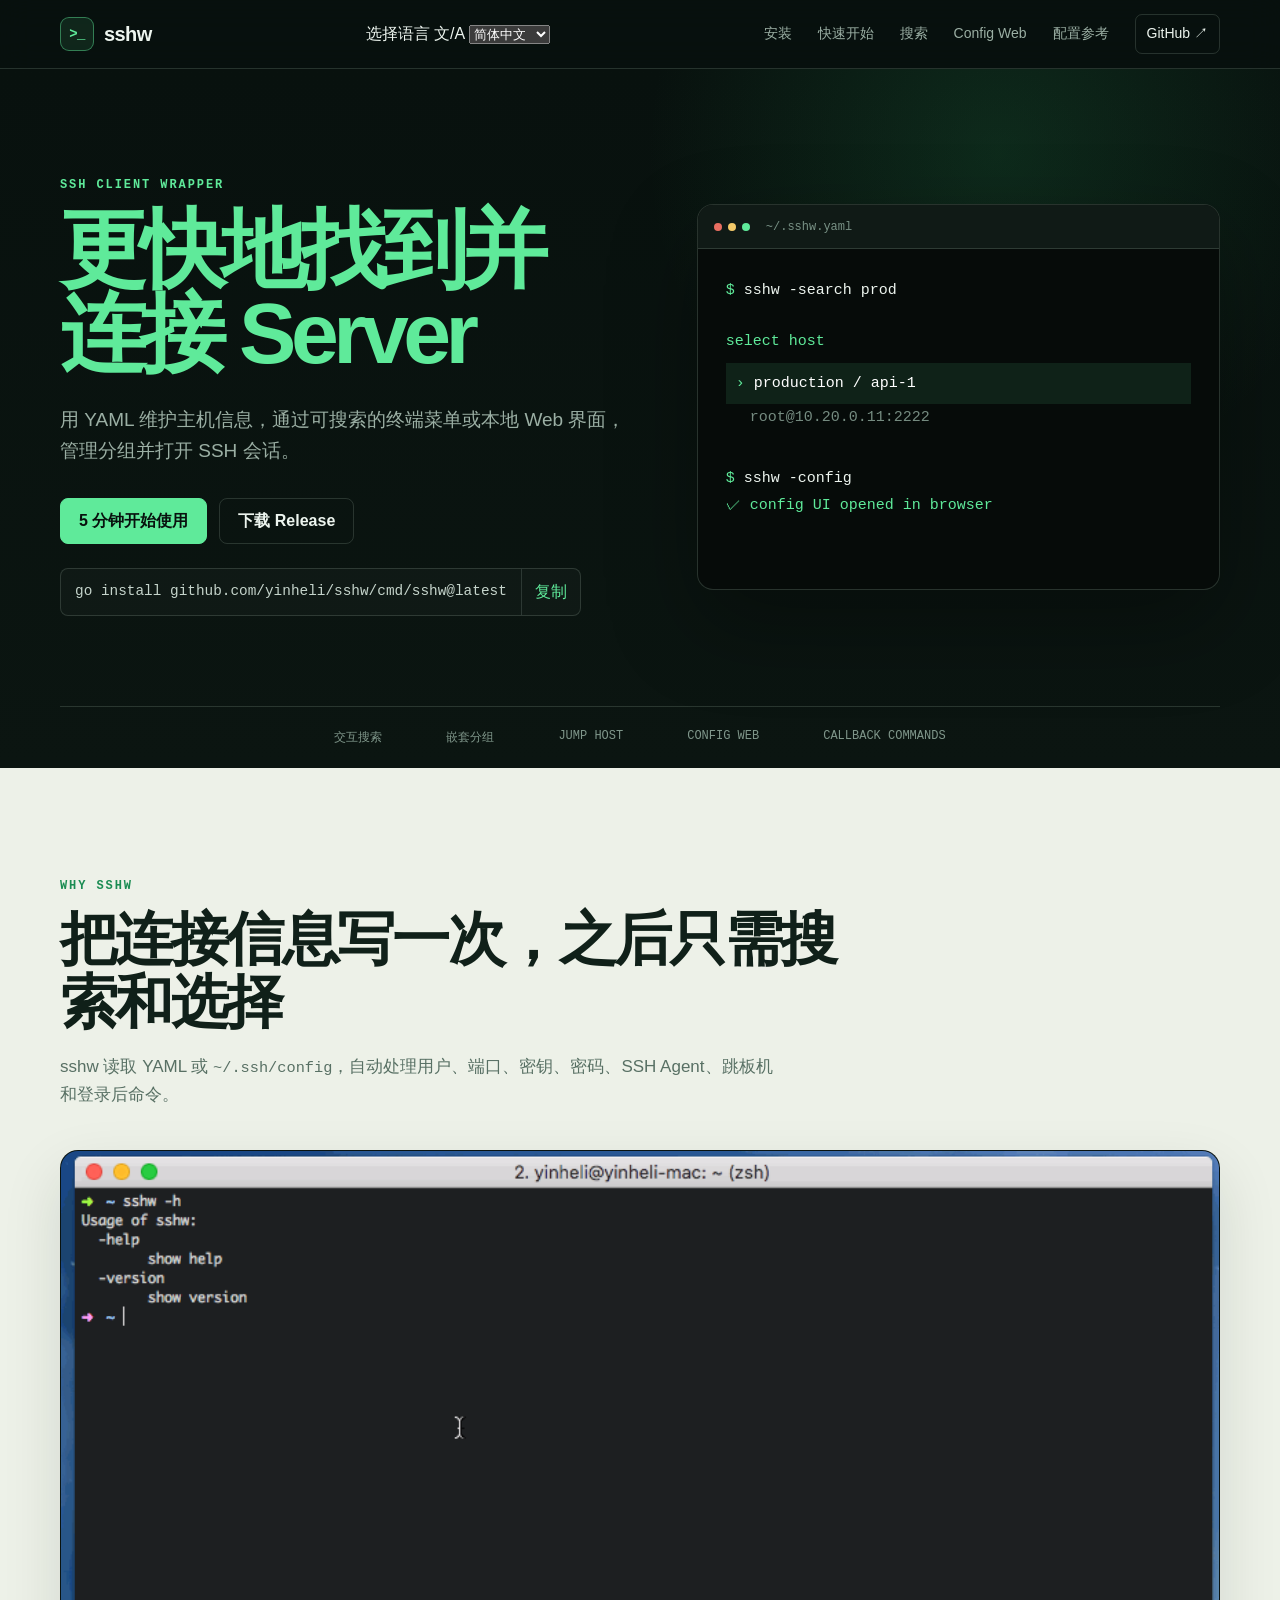
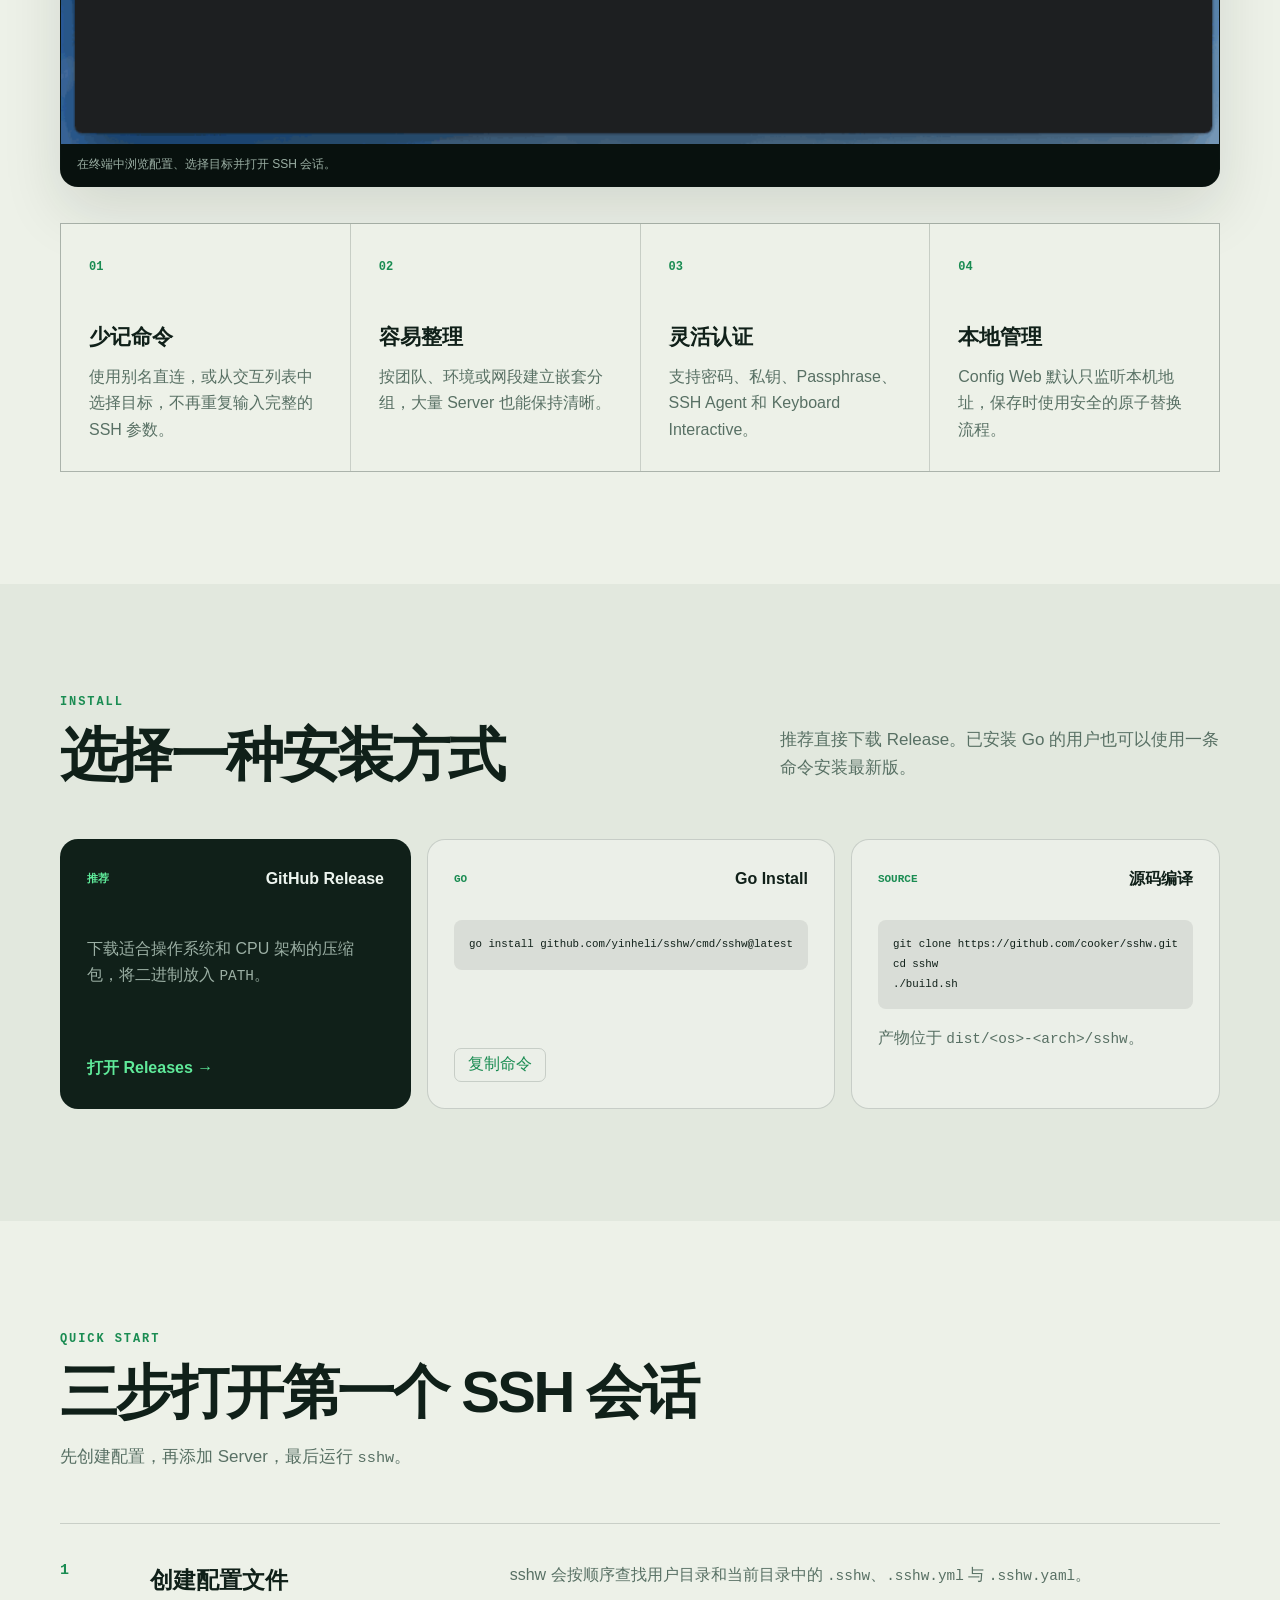
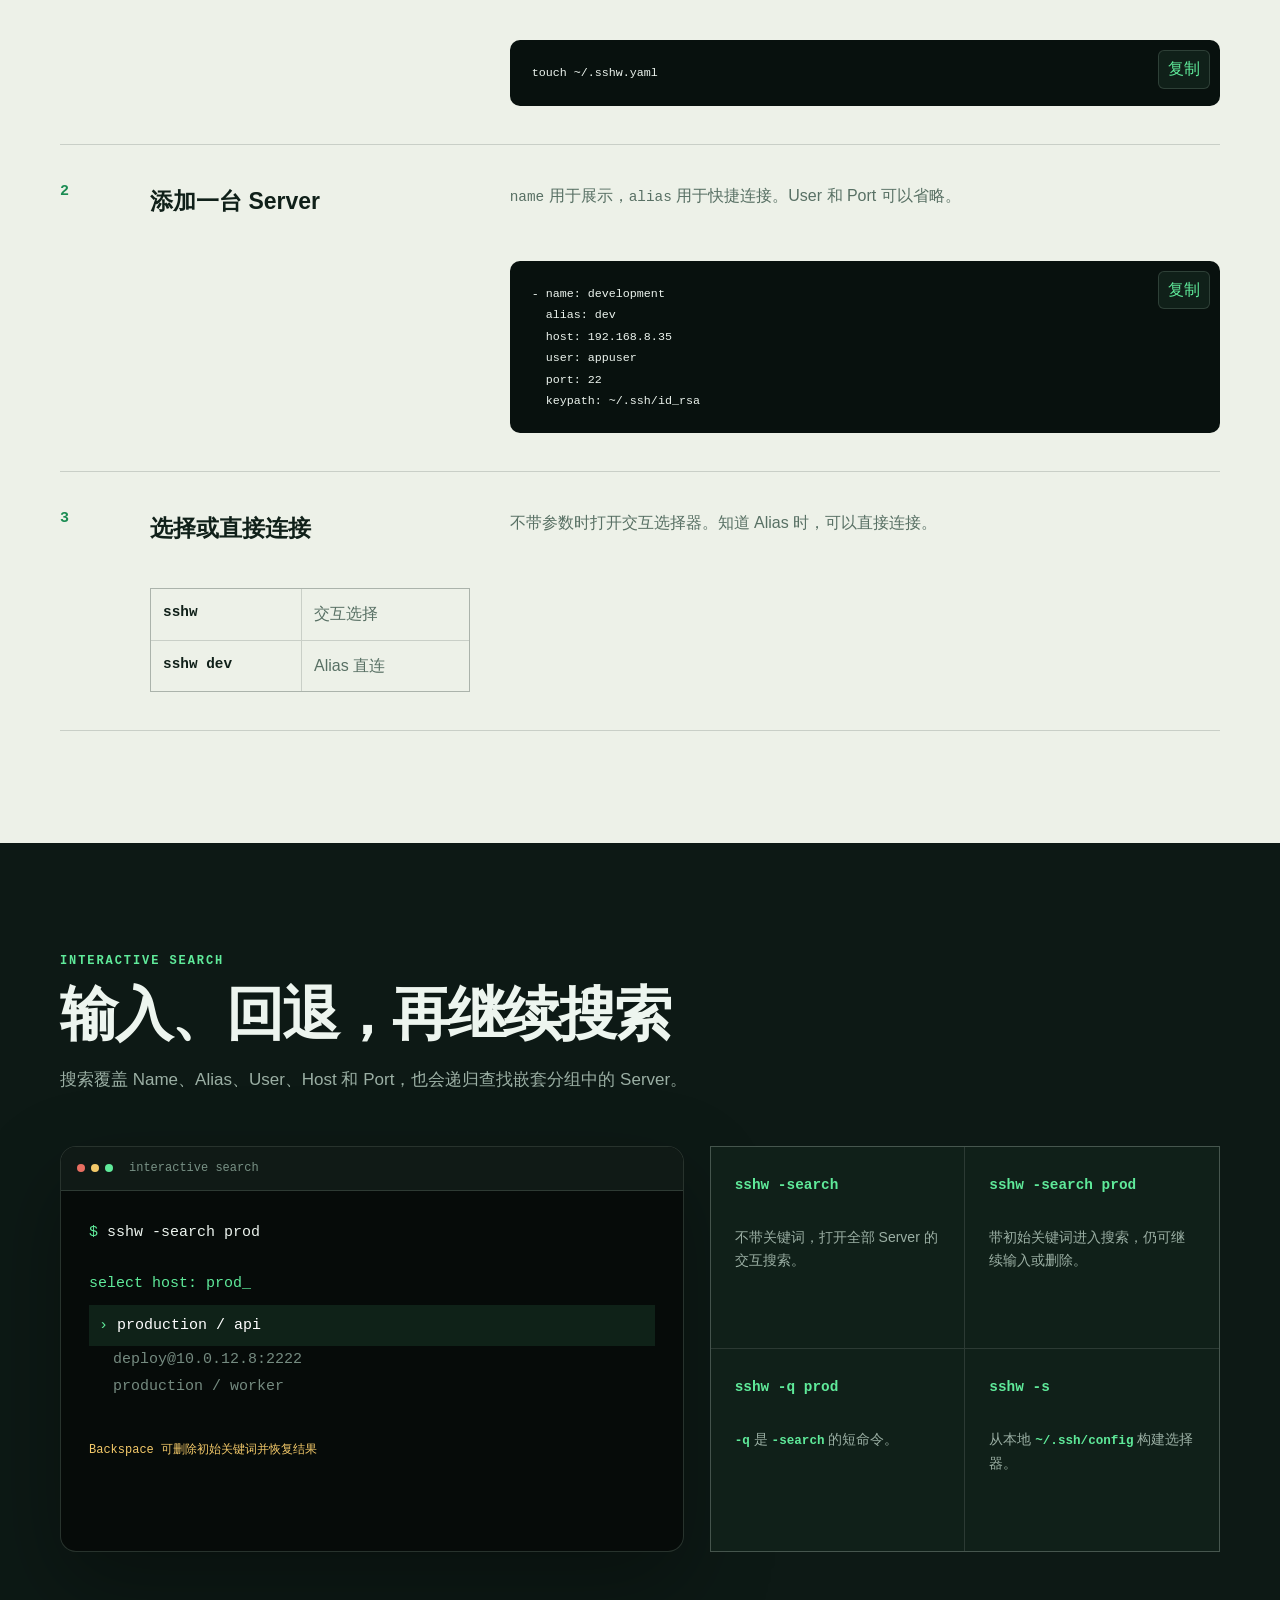
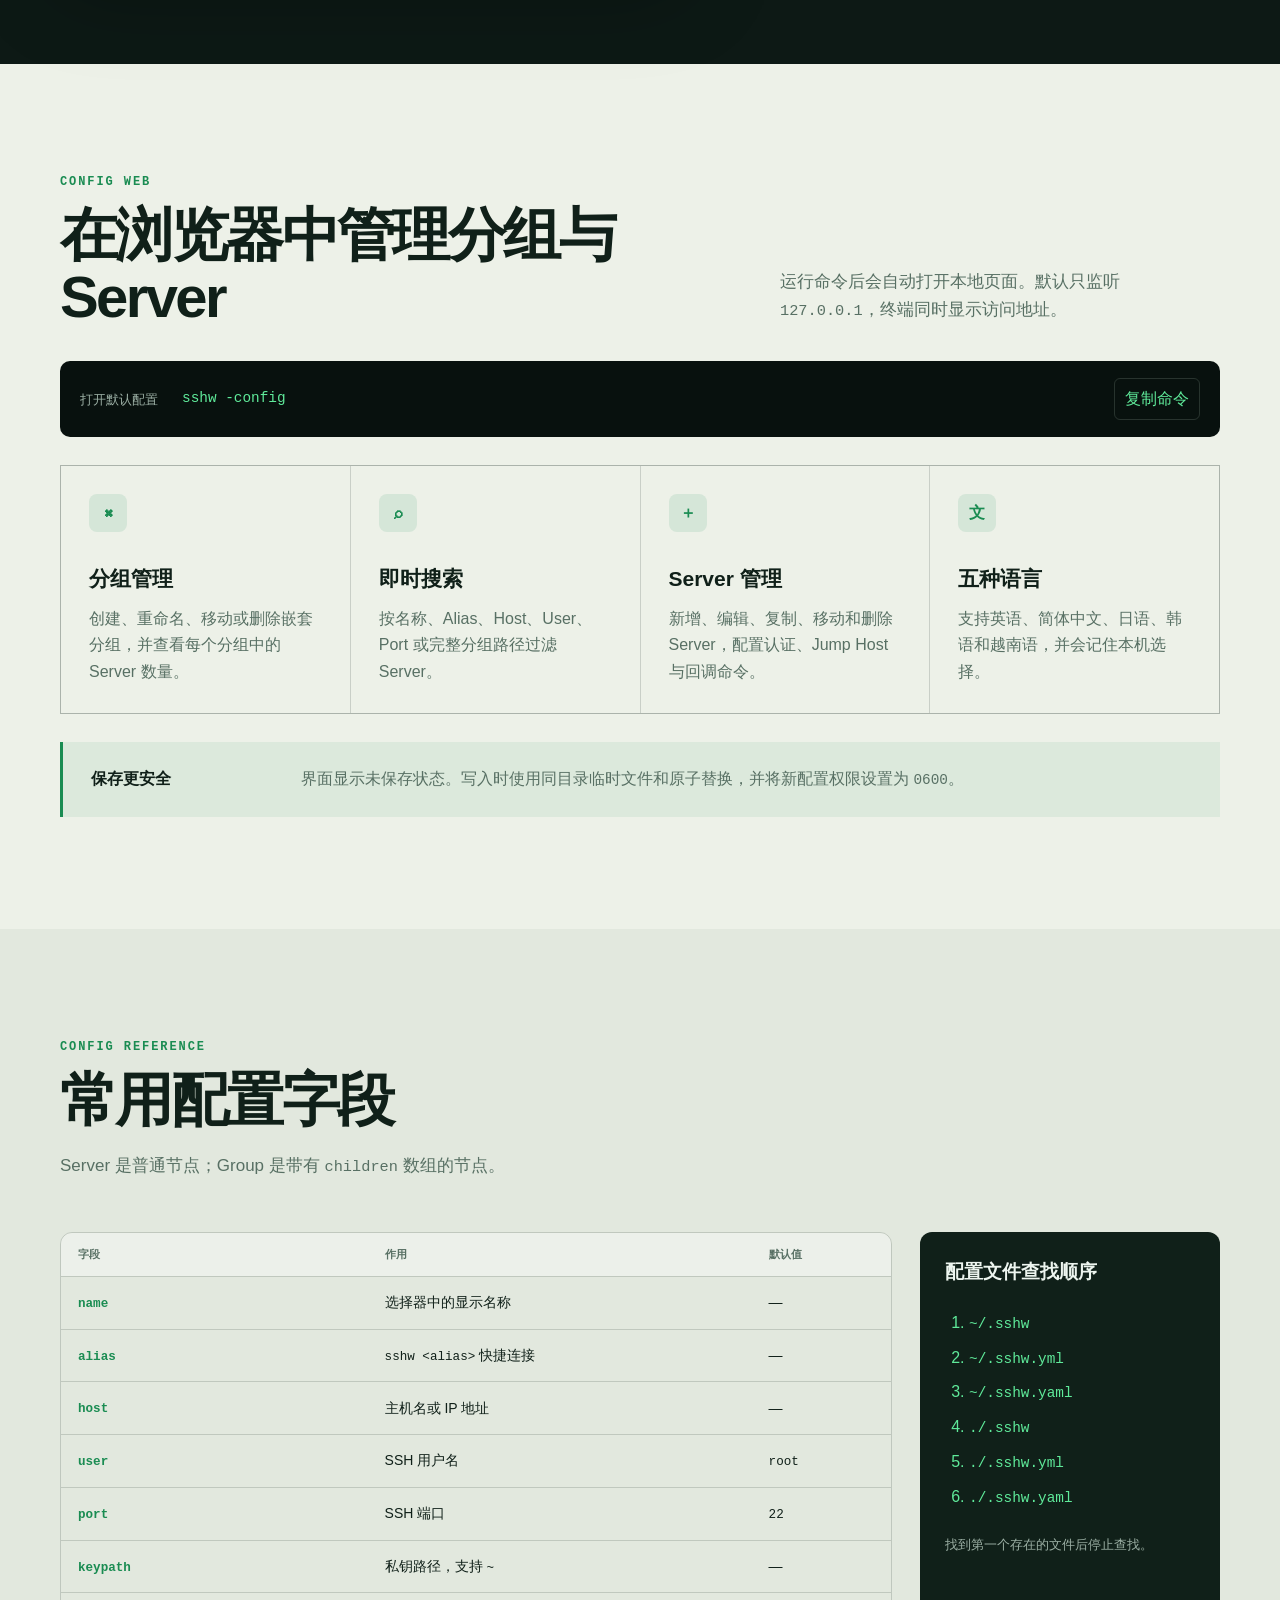
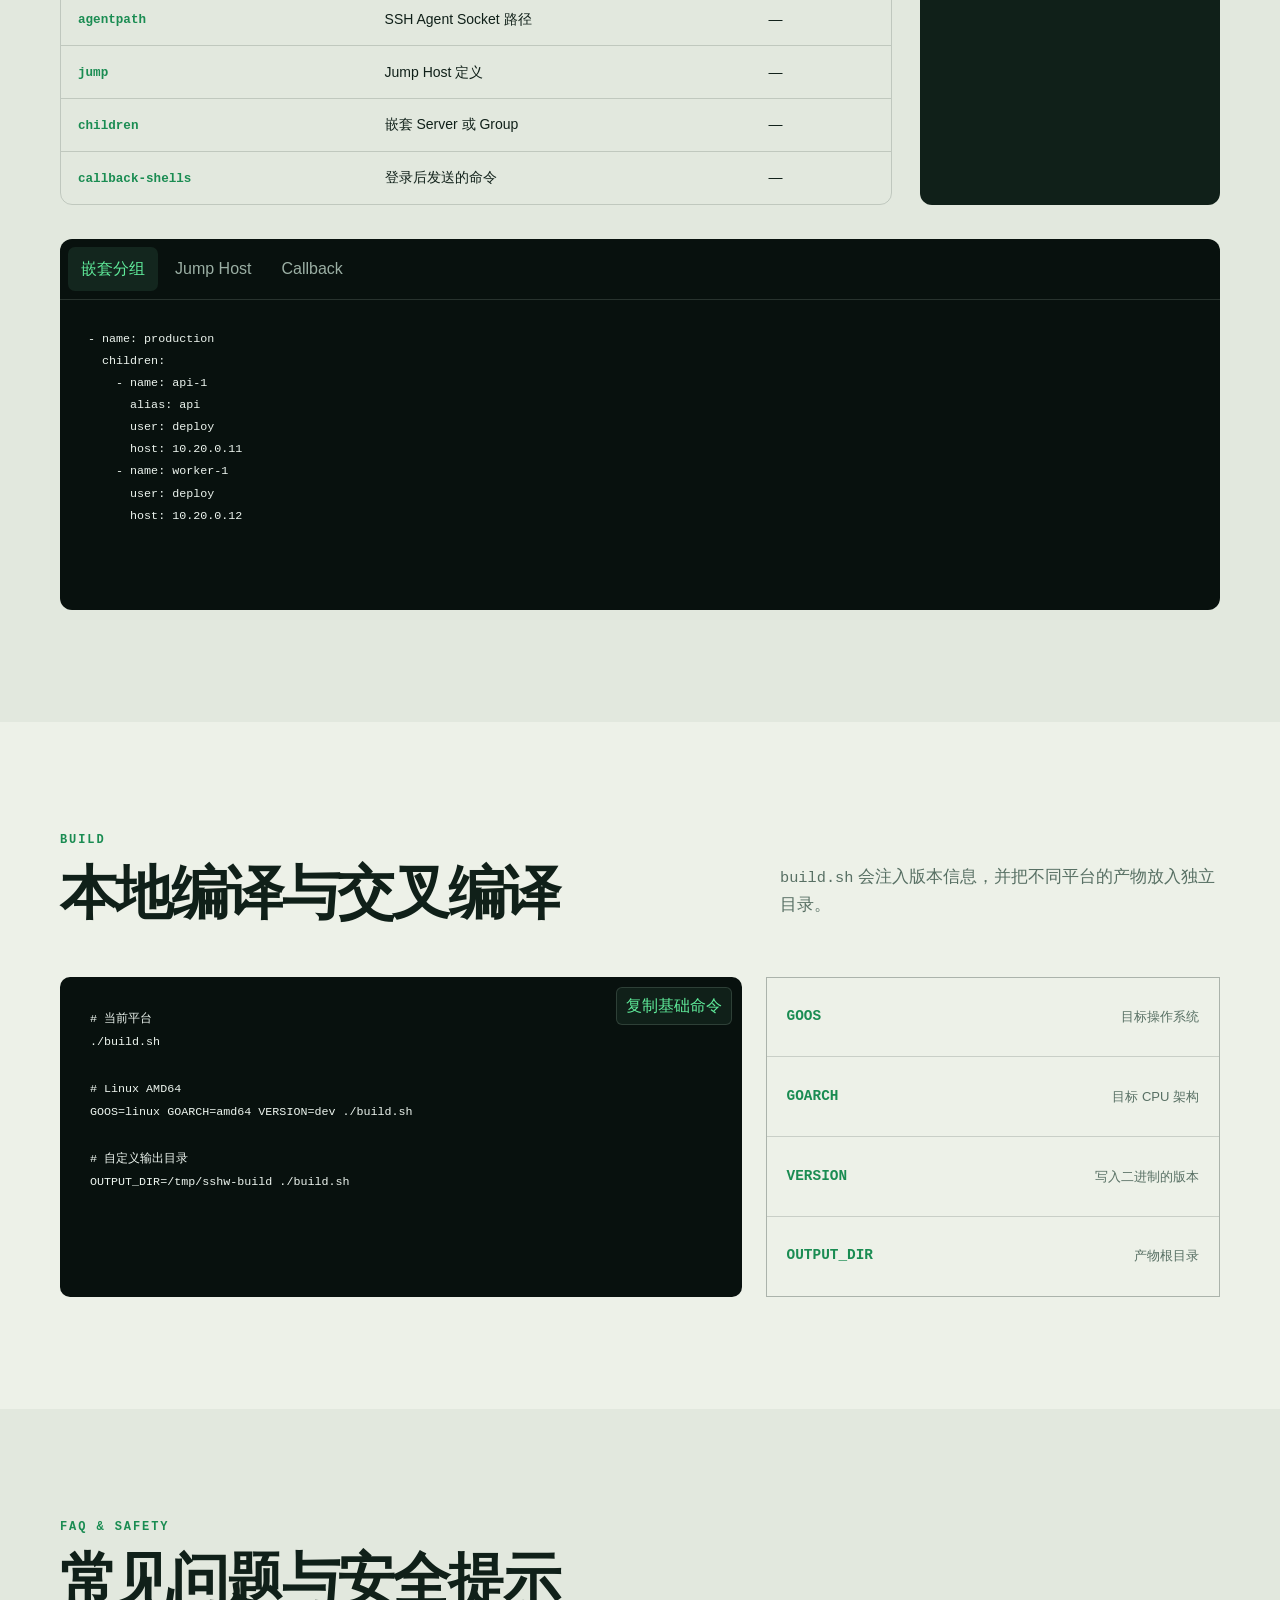
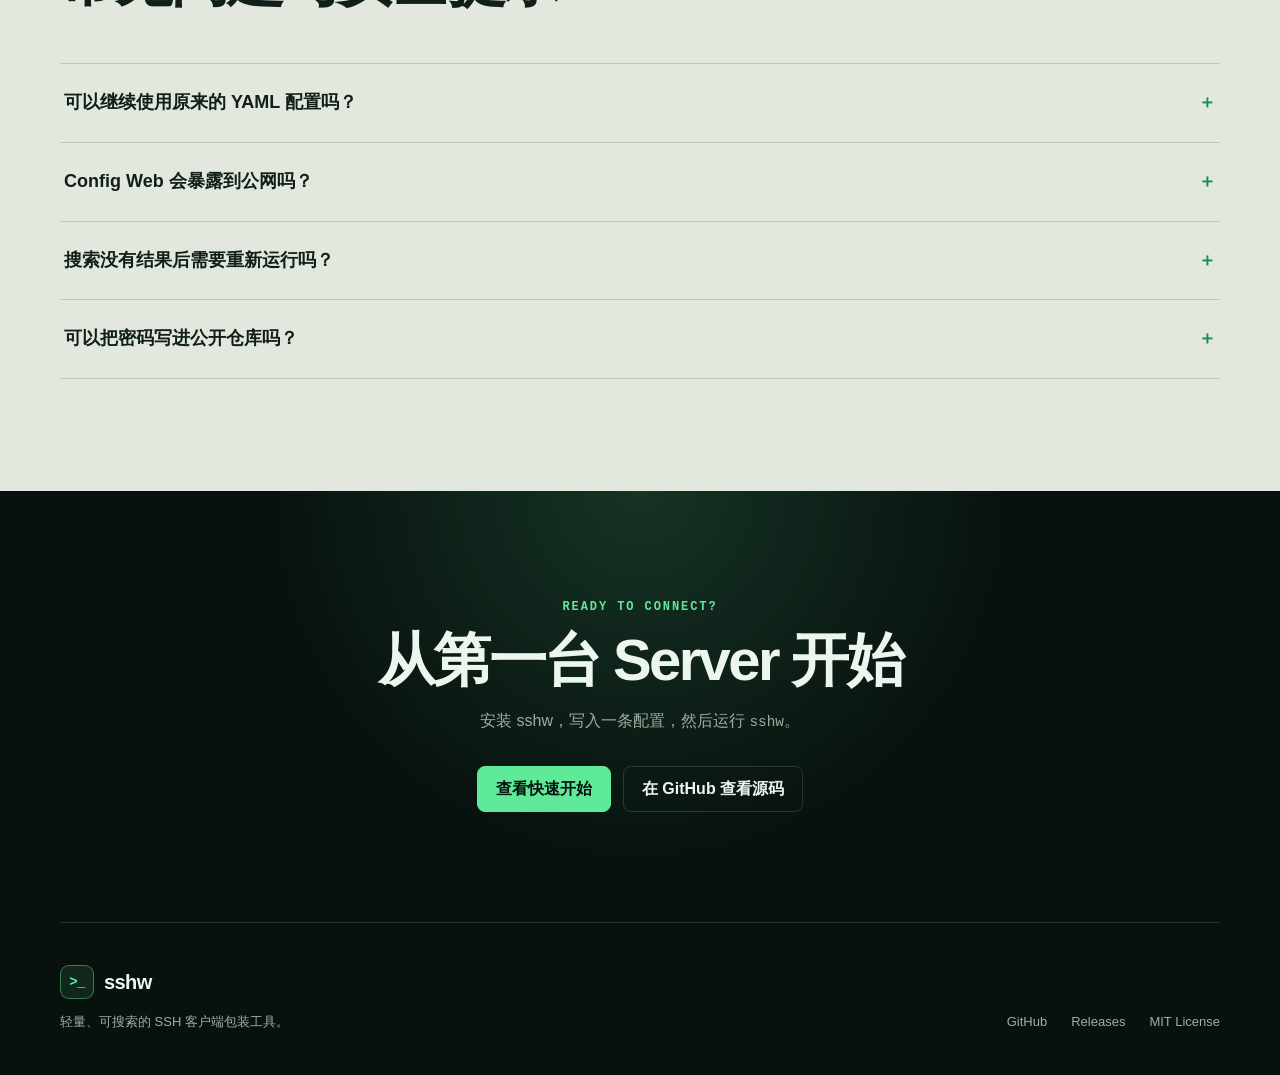
==== commit 890f5665: "1. pages" ====
--- a/docs/index.html
+++ b/docs/index.html
@@ -3,35 +3,55 @@
 <head>
   <meta charset="utf-8">
   <meta name="viewport" content="width=device-width, initial-scale=1">
-  <meta name="description" content="sshw 是一个支持搜索、分组、跳板机和 Web 配置的轻量 SSH 客户端包装工具。">
+  <meta name="description" content="sshw 是一个支持搜索、分组、跳板机和 Web 配置的轻量 SSH 客户端包装工具。" data-i18n-content="meta.description">
   <meta name="theme-color" content="#08110e">
-  <meta property="og:title" content="sshw — 更快地找到并连接 Server">
-  <meta property="og:description" content="用 YAML 管理 SSH Server，通过交互搜索或 Web 界面完成连接与配置。">
+  <meta property="og:title" content="sshw — 更快地找到并连接 Server" data-i18n-content="meta.ogTitle">
+  <meta property="og:description" content="用 YAML 管理 SSH Server，通过交互搜索或 Web 界面完成连接与配置。" data-i18n-content="meta.ogDescription">
   <meta property="og:type" content="website">
   <meta property="og:url" content="https://cooker.github.io/sshw/">
   <meta property="og:image" content="https://cooker.github.io/sshw/assets/og.png">
   <meta name="twitter:card" content="summary_large_image">
   <link rel="canonical" href="https://cooker.github.io/sshw/">
-  <title>sshw — SSH Server 搜索与管理</title>
+  <link rel="alternate" hreflang="zh-CN" href="https://cooker.github.io/sshw/?lang=zh-CN">
+  <link rel="alternate" hreflang="en" href="https://cooker.github.io/sshw/?lang=en">
+  <link rel="alternate" hreflang="ja" href="https://cooker.github.io/sshw/?lang=ja">
+  <link rel="alternate" hreflang="ko" href="https://cooker.github.io/sshw/?lang=ko">
+  <link rel="alternate" hreflang="vi" href="https://cooker.github.io/sshw/?lang=vi">
+  <link rel="alternate" hreflang="x-default" href="https://cooker.github.io/sshw/">
+  <title data-i18n="meta.title">sshw — SSH Server 搜索与管理</title>
   <link rel="stylesheet" href="./styles.css">
+  <script src="./i18n.js" defer></script>
   <script src="./app.js" defer></script>
 </head>
 <body>
-  <a class="skip-link" href="#main">跳到正文</a>
+  <a class="skip-link" href="#main" data-i18n="a11y.skip">跳到正文</a>
 
   <header class="site-header">
     <div class="header-inner">
-      <a class="brand" href="#top" aria-label="sshw 首页">
+      <a class="brand" href="#top" aria-label="sshw 首页" data-i18n-aria-label="a11y.home">
         <span class="brand-mark" aria-hidden="true">&gt;_</span>
         <span>sshw</span>
       </a>
-      <button class="menu-button" type="button" aria-expanded="false" aria-controls="site-nav">菜单</button>
-      <nav class="site-nav" id="site-nav" aria-label="主导航">
-        <a href="#install">安装</a>
-        <a href="#quickstart">快速开始</a>
-        <a href="#search">搜索</a>
+      <div class="header-actions">
+        <label class="language-picker">
+          <span class="visually-hidden" data-i18n="language.label">选择语言</span>
+          <span aria-hidden="true">文/A</span>
+          <select id="language-select" data-i18n-aria-label="language.label" aria-label="选择语言">
+            <option value="zh-CN">简体中文</option>
+            <option value="en">English</option>
+            <option value="ja">日本語</option>
+            <option value="ko">한국어</option>
+            <option value="vi">Tiếng Việt</option>
+          </select>
+        </label>
+        <button class="menu-button" type="button" aria-expanded="false" aria-controls="site-nav" data-i18n="nav.menu">菜单</button>
+      </div>
+      <nav class="site-nav" id="site-nav" aria-label="主导航" data-i18n-aria-label="a11y.primaryNav">
+        <a href="#install" data-i18n="nav.install">安装</a>
+        <a href="#quickstart" data-i18n="nav.quickstart">快速开始</a>
+        <a href="#search" data-i18n="nav.search">搜索</a>
         <a href="#config-ui">Config Web</a>
-        <a href="#reference">配置参考</a>
+        <a href="#reference" data-i18n="nav.reference">配置参考</a>
         <a class="nav-github" href="https://github.com/cooker/sshw">GitHub ↗</a>
       </nav>
     </div>
@@ -41,36 +61,36 @@
     <section class="hero" id="top">
       <div class="hero-grid">
         <div class="hero-copy">
-          <p class="eyebrow">SSH CLIENT WRAPPER</p>
-          <h1>更快地找到并<br><span>连接 Server</span></h1>
-          <p class="hero-lead">用 YAML 维护主机信息，通过可搜索的终端菜单或本地 Web 界面，管理分组并打开 SSH 会话。</p>
+          <p class="eyebrow" data-i18n="hero.eyebrow">SSH CLIENT WRAPPER</p>
+          <h1><span data-i18n="hero.titleLine1">更快地找到并</span><br><span data-i18n="hero.titleLine2">连接 Server</span></h1>
+          <p class="hero-lead" data-i18n="hero.lead">用 YAML 维护主机信息，通过可搜索的终端菜单或本地 Web 界面，管理分组并打开 SSH 会话。</p>
           <div class="hero-actions">
-            <a class="button primary" href="#quickstart">5 分钟开始使用</a>
-            <a class="button secondary" href="https://github.com/cooker/sshw/releases">下载 Release</a>
+            <a class="button primary" href="#quickstart" data-i18n="hero.start">5 分钟开始使用</a>
+            <a class="button secondary" href="https://github.com/cooker/sshw/releases" data-i18n="hero.download">下载 Release</a>
           </div>
           <div class="install-line">
             <code>go install github.com/yinheli/sshw/cmd/sshw@latest</code>
-            <button class="copy-button" type="button" data-copy="go install github.com/yinheli/sshw/cmd/sshw@latest" aria-label="复制安装命令">复制</button>
-          </div>
-        </div>
-        <div class="hero-terminal" aria-label="sshw 使用示例">
+            <button class="copy-button" type="button" data-copy="go install github.com/yinheli/sshw/cmd/sshw@latest" aria-label="复制安装命令" data-i18n="common.copy" data-i18n-aria-label="a11y.copyInstall">复制</button>
+          </div>
+        </div>
+        <div class="hero-terminal" aria-label="sshw 使用示例" data-i18n-aria-label="a11y.usageExample">
           <div class="terminal-bar">
             <span class="terminal-dots" aria-hidden="true"><i></i><i></i><i></i></span>
             <span>~/.sshw.yaml</span>
           </div>
           <div class="terminal-body">
             <p><span class="prompt">$</span> sshw -search prod</p>
-            <p class="terminal-label">select host</p>
+            <p class="terminal-label" data-i18n="terminal.selectHost">select host</p>
             <p class="selected"><span>›</span> production / api-1</p>
             <p class="muted">root@10.20.0.11:2222</p>
             <p class="terminal-gap"><span class="prompt">$</span> sshw -config</p>
-            <p class="success">✓ config UI opened in browser</p>
-          </div>
-        </div>
-      </div>
-      <div class="feature-strip" aria-label="核心功能">
-        <span>交互搜索</span>
-        <span>嵌套分组</span>
+            <p class="success" data-i18n="terminal.configOpened">✓ config UI opened in browser</p>
+          </div>
+        </div>
+      </div>
+      <div class="feature-strip" aria-label="核心功能" data-i18n-aria-label="a11y.coreFeatures">
+        <span data-i18n="features.search">交互搜索</span>
+        <span data-i18n="features.groups">嵌套分组</span>
         <span>Jump Host</span>
         <span>Config Web</span>
         <span>Callback Commands</span>
@@ -80,33 +100,33 @@
     <section class="section intro" id="overview">
       <div class="section-heading">
         <p class="eyebrow">WHY SSHW</p>
-        <h2>把连接信息写一次，之后只需搜索和选择</h2>
-        <p>sshw 读取 YAML 或 <code>~/.ssh/config</code>，自动处理用户、端口、密钥、密码、SSH Agent、跳板机和登录后命令。</p>
+        <h2 data-i18n="overview.title">把连接信息写一次，之后只需搜索和选择</h2>
+        <p data-i18n-html="overview.lead">sshw 读取 YAML 或 <code>~/.ssh/config</code>，自动处理用户、端口、密钥、密码、SSH Agent、跳板机和登录后命令。</p>
       </div>
       <figure class="demo-frame">
-        <img src="./assets/demo.gif" alt="sshw 交互式终端选择与连接演示" width="841" height="431" loading="lazy">
-        <figcaption>在终端中浏览配置、选择目标并打开 SSH 会话。</figcaption>
+        <img src="./assets/demo.gif" alt="sshw 交互式终端选择与连接演示" data-i18n-alt="a11y.demoAlt" width="841" height="431" loading="lazy">
+        <figcaption data-i18n="overview.caption">在终端中浏览配置、选择目标并打开 SSH 会话。</figcaption>
       </figure>
       <div class="benefit-grid">
         <article>
           <span class="card-index">01</span>
-          <h3>少记命令</h3>
-          <p>使用别名直连，或从交互列表中选择目标，不再重复输入完整的 SSH 参数。</p>
+          <h3 data-i18n="overview.lessCommandsTitle">少记命令</h3>
+          <p data-i18n="overview.lessCommandsText">使用别名直连，或从交互列表中选择目标，不再重复输入完整的 SSH 参数。</p>
         </article>
         <article>
           <span class="card-index">02</span>
-          <h3>容易整理</h3>
-          <p>按团队、环境或网段建立嵌套分组，大量 Server 也能保持清晰。</p>
+          <h3 data-i18n="overview.organizeTitle">容易整理</h3>
+          <p data-i18n="overview.organizeText">按团队、环境或网段建立嵌套分组，大量 Server 也能保持清晰。</p>
         </article>
         <article>
           <span class="card-index">03</span>
-          <h3>灵活认证</h3>
-          <p>支持密码、私钥、Passphrase、SSH Agent 和 Keyboard Interactive。</p>
+          <h3 data-i18n="overview.authTitle">灵活认证</h3>
+          <p data-i18n="overview.authText">支持密码、私钥、Passphrase、SSH Agent 和 Keyboard Interactive。</p>
         </article>
         <article>
           <span class="card-index">04</span>
-          <h3>本地管理</h3>
-          <p>Config Web 默认只监听本机地址，保存时使用安全的原子替换流程。</p>
+          <h3 data-i18n="overview.localTitle">本地管理</h3>
+          <p data-i18n="overview.localText">Config Web 默认只监听本机地址，保存时使用安全的原子替换流程。</p>
         </article>
       </div>
     </section>
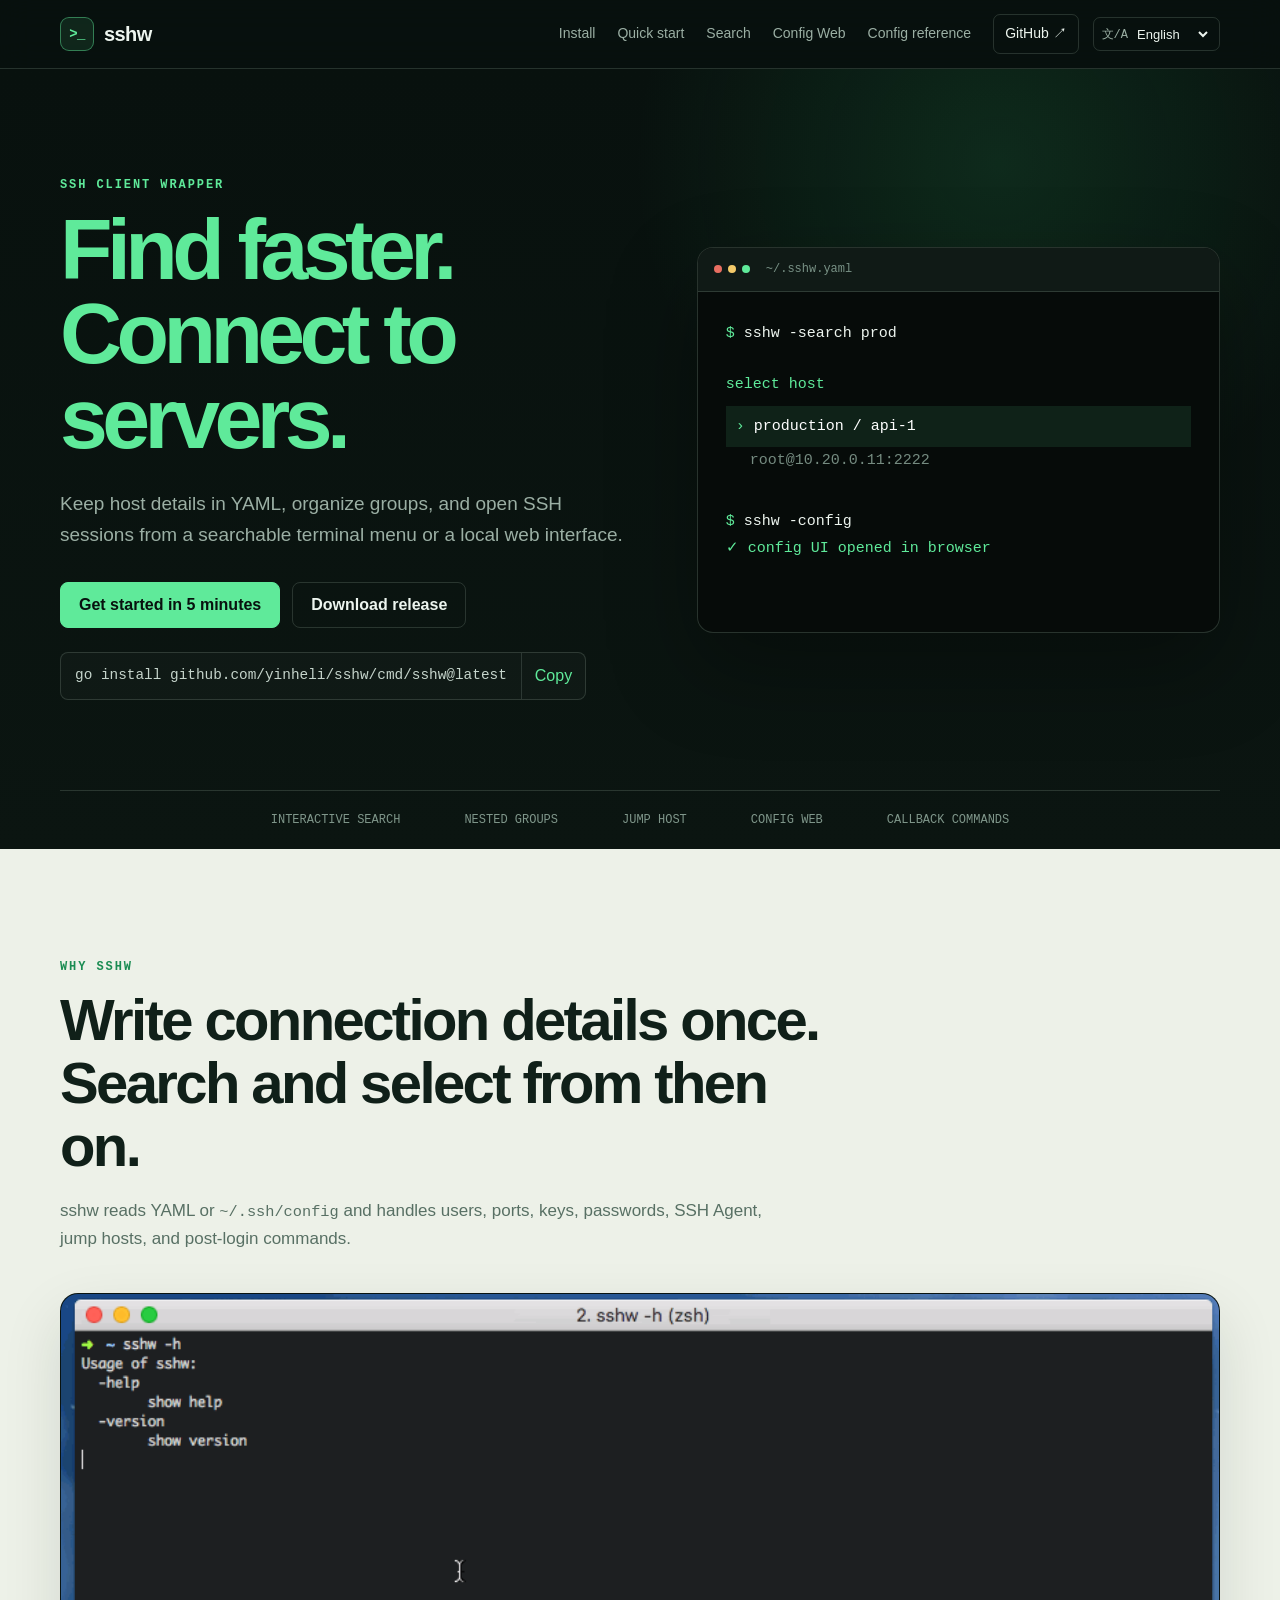
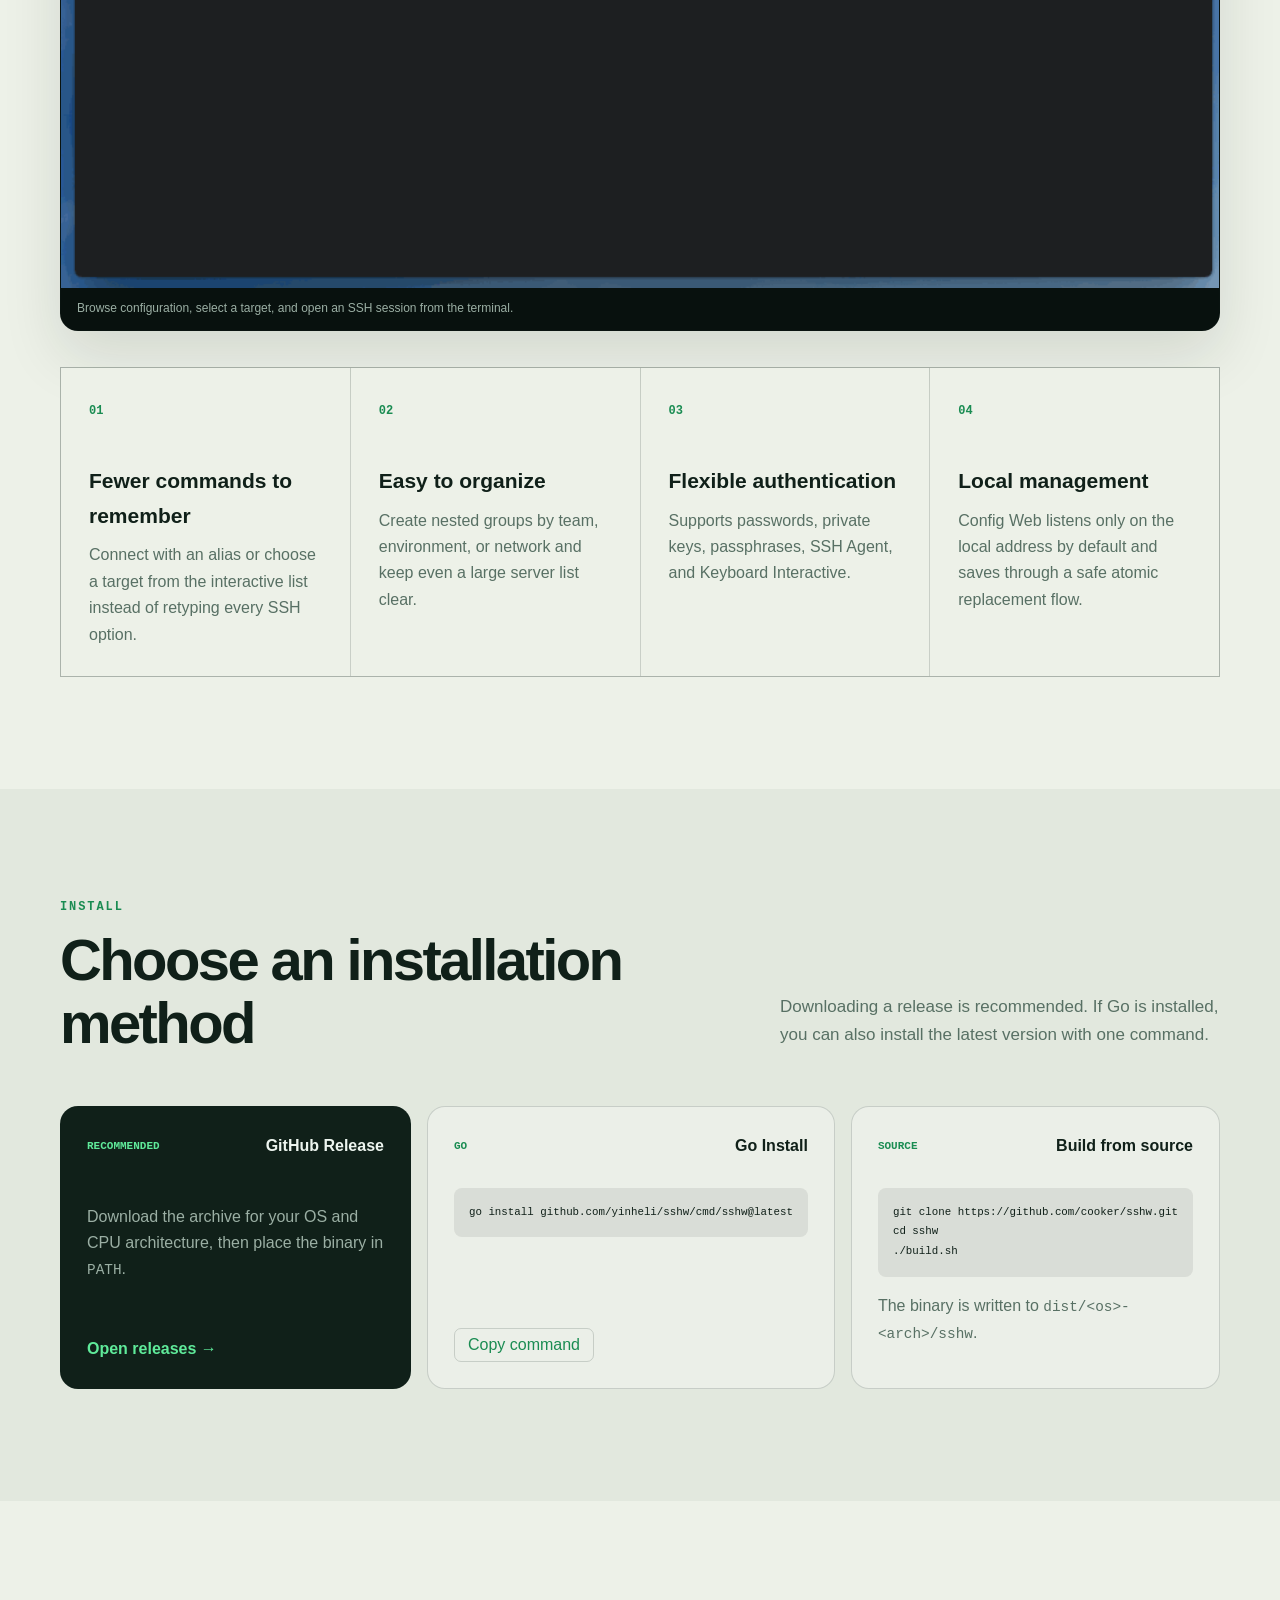
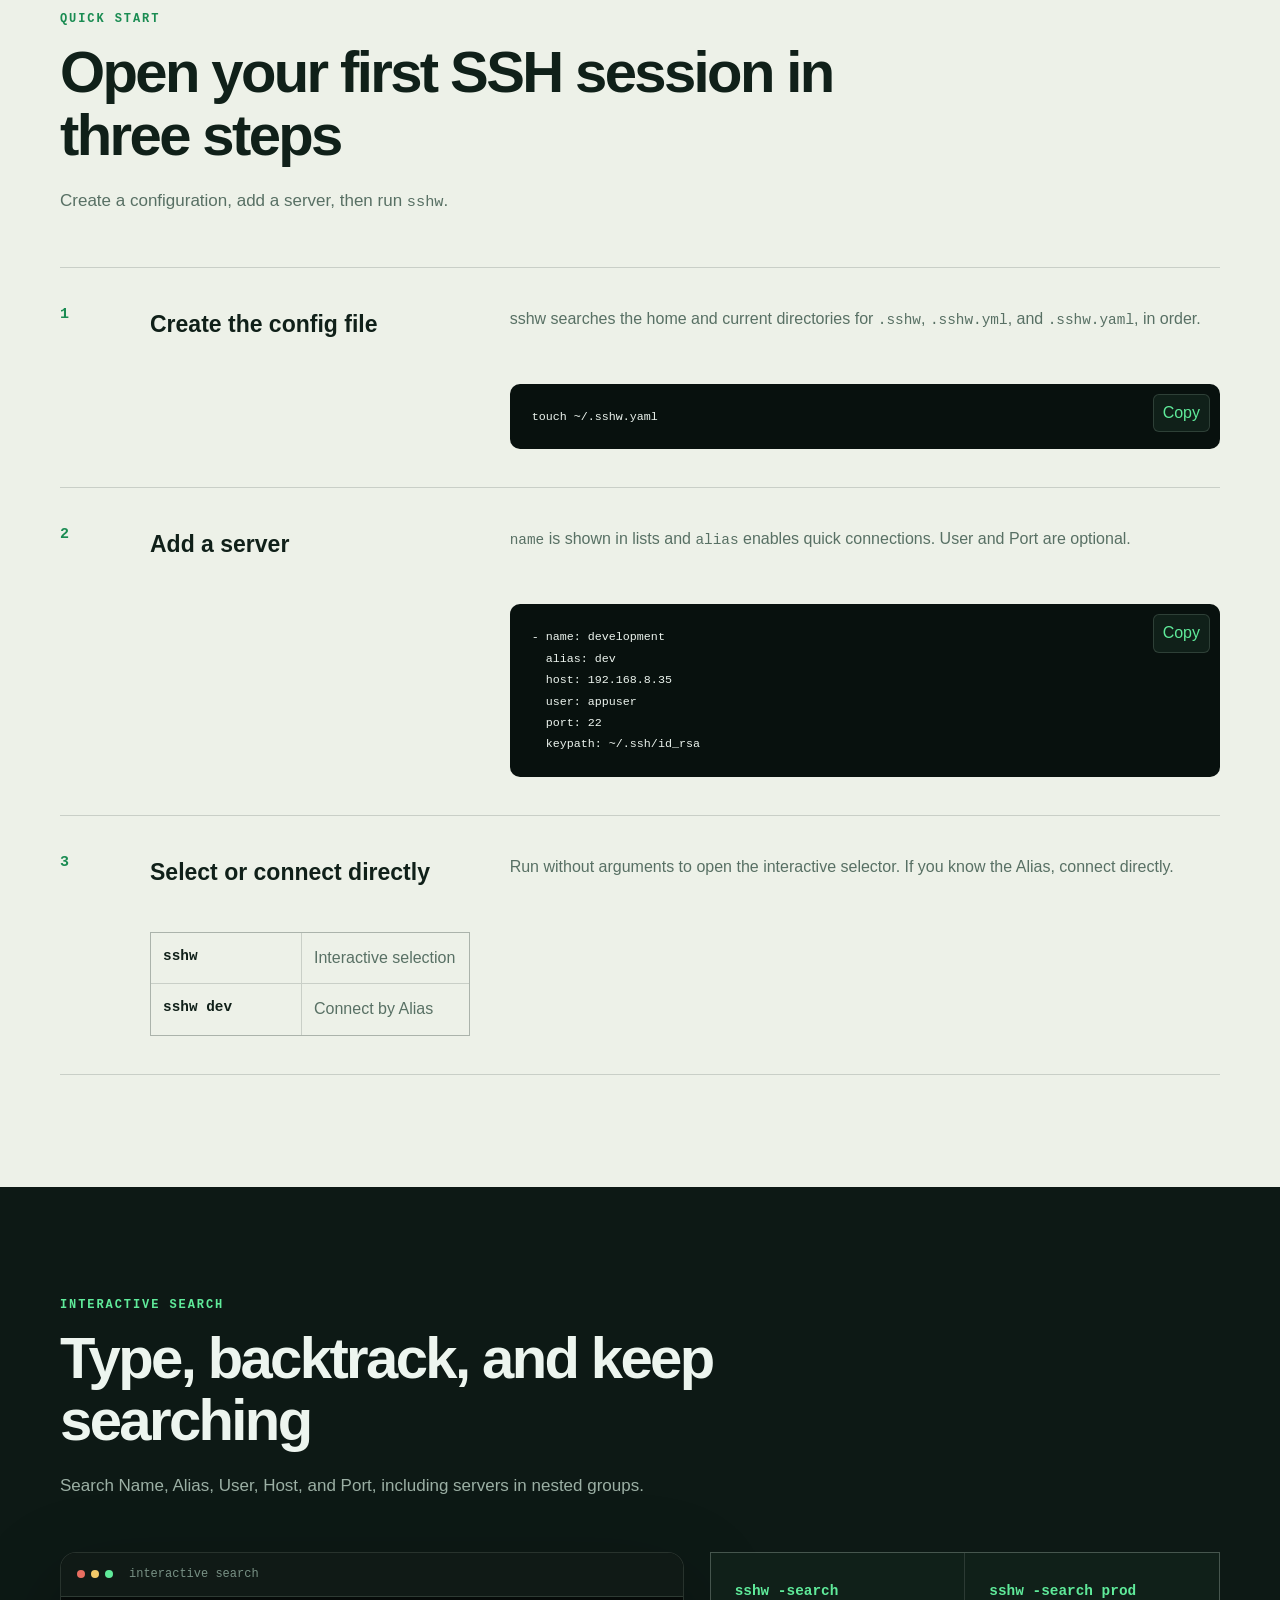
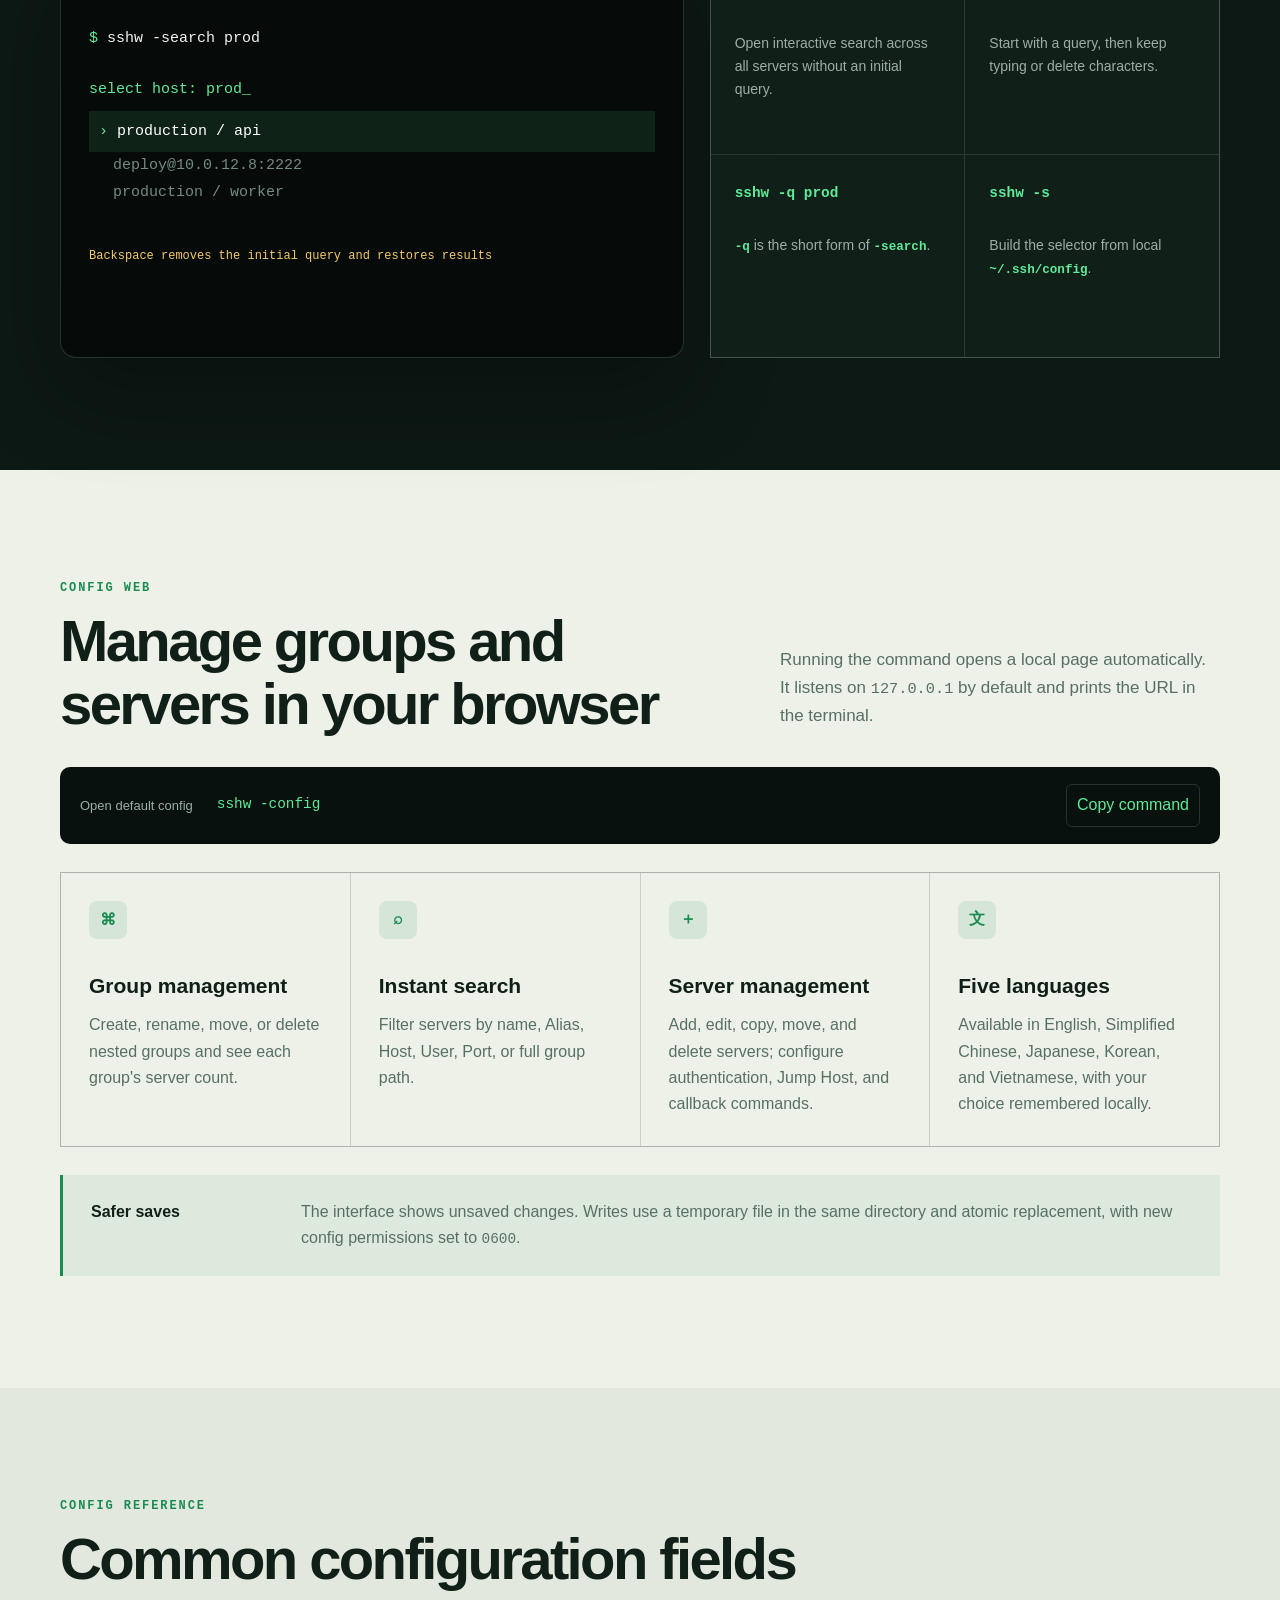
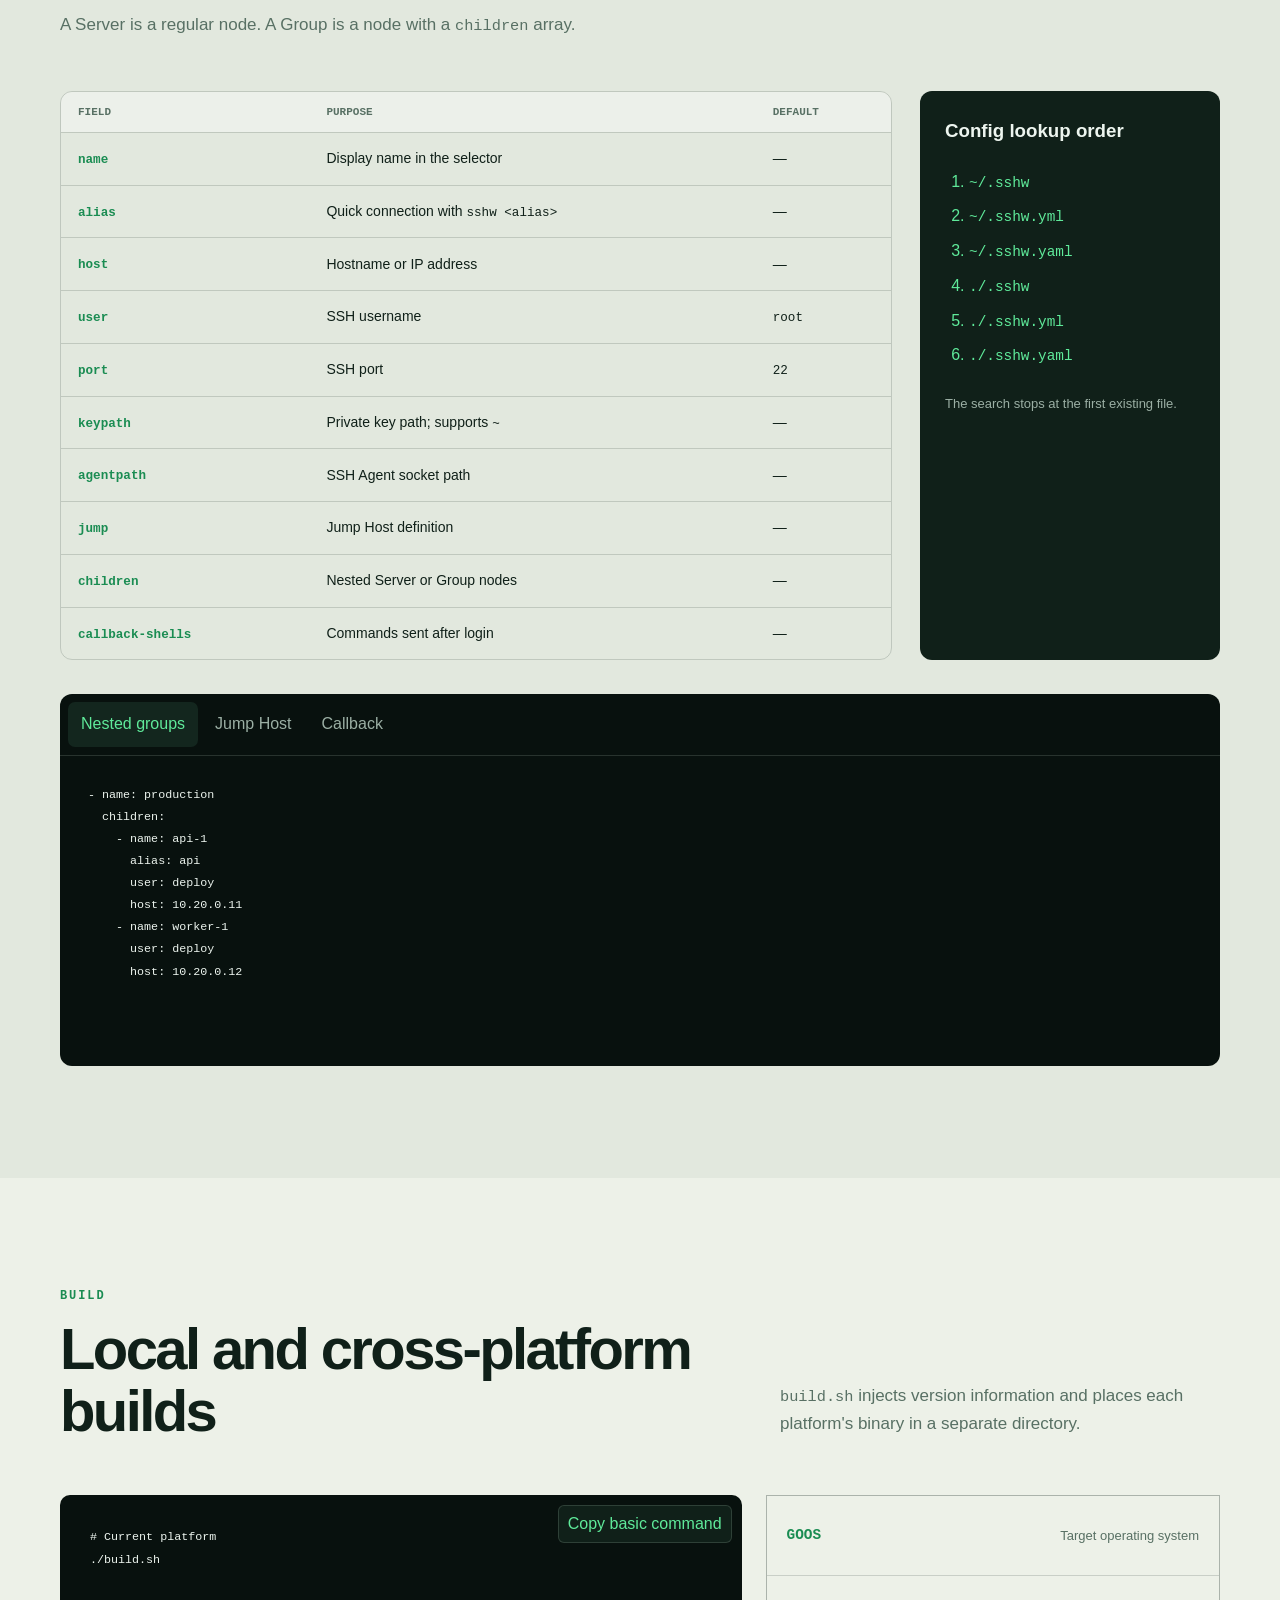
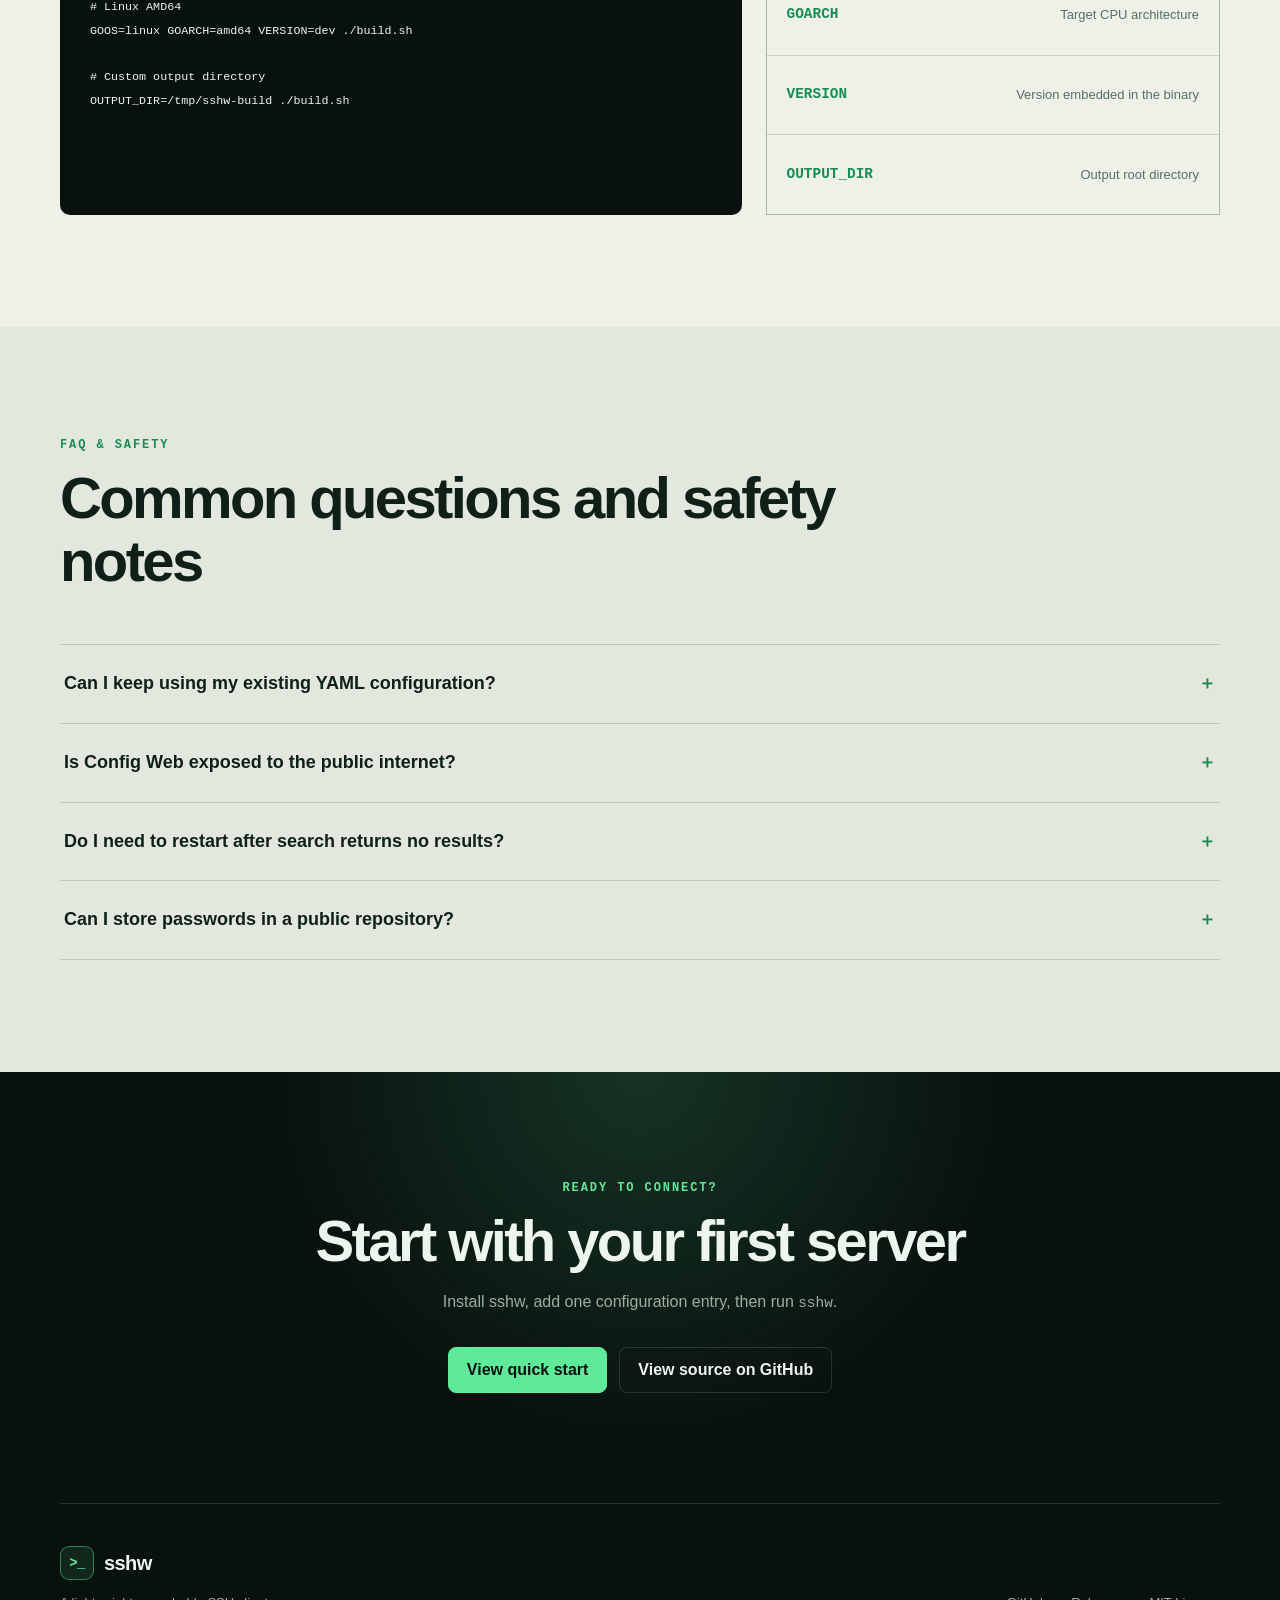
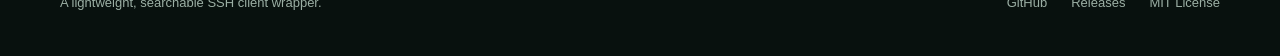
==== commit 35094d9f: "1. pages" ====
--- a/docs/index.html
+++ b/docs/index.html
@@ -32,6 +32,14 @@
         <span class="brand-mark" aria-hidden="true">&gt;_</span>
         <span>sshw</span>
       </a>
+      <nav class="site-nav" id="site-nav" aria-label="主导航" data-i18n-aria-label="a11y.primaryNav">
+        <a href="#install" data-i18n="nav.install">安装</a>
+        <a href="#quickstart" data-i18n="nav.quickstart">快速开始</a>
+        <a href="#search" data-i18n="nav.search">搜索</a>
+        <a href="#config-ui">Config Web</a>
+        <a href="#reference" data-i18n="nav.reference">配置参考</a>
+        <a class="nav-github" href="https://github.com/cooker/sshw">GitHub ↗</a>
+      </nav>
       <div class="header-actions">
         <label class="language-picker">
           <span class="visually-hidden" data-i18n="language.label">选择语言</span>
@@ -46,14 +54,6 @@
         </label>
         <button class="menu-button" type="button" aria-expanded="false" aria-controls="site-nav" data-i18n="nav.menu">菜单</button>
       </div>
-      <nav class="site-nav" id="site-nav" aria-label="主导航" data-i18n-aria-label="a11y.primaryNav">
-        <a href="#install" data-i18n="nav.install">安装</a>
-        <a href="#quickstart" data-i18n="nav.quickstart">快速开始</a>
-        <a href="#search" data-i18n="nav.search">搜索</a>
-        <a href="#config-ui">Config Web</a>
-        <a href="#reference" data-i18n="nav.reference">配置参考</a>
-        <a class="nav-github" href="https://github.com/cooker/sshw">GitHub ↗</a>
-      </nav>
     </div>
   </header>
 
@@ -93,13 +93,13 @@
         <span data-i18n="features.groups">嵌套分组</span>
         <span>Jump Host</span>
         <span>Config Web</span>
-        <span>Callback Commands</span>
+        <span data-i18n="features.callbacks">Callback Commands</span>
       </div>
     </section>
 
     <section class="section intro" id="overview">
       <div class="section-heading">
-        <p class="eyebrow">WHY SSHW</p>
+        <p class="eyebrow" data-i18n="overview.eyebrow">WHY SSHW</p>
         <h2 data-i18n="overview.title">把连接信息写一次，之后只需搜索和选择</h2>
         <p data-i18n-html="overview.lead">sshw 读取 YAML 或 <code>~/.ssh/config</code>，自动处理用户、端口、密钥、密码、SSH Agent、跳板机和登录后命令。</p>
       </div>
@@ -134,55 +134,55 @@
     <section class="section alt" id="install">
       <div class="section-heading split-heading">
         <div>
-          <p class="eyebrow">INSTALL</p>
-          <h2>选择一种安装方式</h2>
-        </div>
-        <p>推荐直接下载 Release。已安装 Go 的用户也可以使用一条命令安装最新版。</p>
+          <p class="eyebrow" data-i18n="install.eyebrow">INSTALL</p>
+          <h2 data-i18n="install.title">选择一种安装方式</h2>
+        </div>
+        <p data-i18n="install.lead">推荐直接下载 Release。已安装 Go 的用户也可以使用一条命令安装最新版。</p>
       </div>
       <div class="install-grid">
         <article class="install-card featured">
-          <div class="card-top"><span>推荐</span><strong>GitHub Release</strong></div>
-          <p>下载适合操作系统和 CPU 架构的压缩包，将二进制放入 <code>PATH</code>。</p>
-          <a class="text-link" href="https://github.com/cooker/sshw/releases">打开 Releases →</a>
+          <div class="card-top"><span data-i18n="install.recommended">推荐</span><strong>GitHub Release</strong></div>
+          <p data-i18n-html="install.releaseText">下载适合操作系统和 CPU 架构的压缩包，将二进制放入 <code>PATH</code>。</p>
+          <a class="text-link" href="https://github.com/cooker/sshw/releases" data-i18n="install.openReleases">打开 Releases →</a>
         </article>
         <article class="install-card">
           <div class="card-top"><span>Go</span><strong>Go Install</strong></div>
           <pre><code>go install github.com/yinheli/sshw/cmd/sshw@latest</code></pre>
-          <button class="copy-inline" type="button" data-copy="go install github.com/yinheli/sshw/cmd/sshw@latest">复制命令</button>
+          <button class="copy-inline" type="button" data-copy="go install github.com/yinheli/sshw/cmd/sshw@latest" data-i18n="common.copyCommand">复制命令</button>
         </article>
         <article class="install-card">
-          <div class="card-top"><span>Source</span><strong>源码编译</strong></div>
+          <div class="card-top"><span>Source</span><strong data-i18n="install.sourceBuild">源码编译</strong></div>
           <pre><code>git clone https://github.com/cooker/sshw.git
 cd sshw
 ./build.sh</code></pre>
-          <p>产物位于 <code>dist/&lt;os&gt;-&lt;arch&gt;/sshw</code>。</p>
+          <p data-i18n-html="install.output">产物位于 <code>dist/&lt;os&gt;-&lt;arch&gt;/sshw</code>。</p>
         </article>
       </div>
     </section>
 
     <section class="section" id="quickstart">
       <div class="section-heading">
-        <p class="eyebrow">QUICK START</p>
-        <h2>三步打开第一个 SSH 会话</h2>
-        <p>先创建配置，再添加 Server，最后运行 <code>sshw</code>。</p>
+        <p class="eyebrow" data-i18n="quickstart.eyebrow">QUICK START</p>
+        <h2 data-i18n="quickstart.title">三步打开第一个 SSH 会话</h2>
+        <p data-i18n-html="quickstart.lead">先创建配置，再添加 Server，最后运行 <code>sshw</code>。</p>
       </div>
       <div class="steps">
         <article class="step">
           <div class="step-number">1</div>
           <div class="step-content">
-            <h3>创建配置文件</h3>
-            <p>sshw 会按顺序查找用户目录和当前目录中的 <code>.sshw</code>、<code>.sshw.yml</code> 与 <code>.sshw.yaml</code>。</p>
+            <h3 data-i18n="quickstart.step1Title">创建配置文件</h3>
+            <p data-i18n-html="quickstart.step1Text">sshw 会按顺序查找用户目录和当前目录中的 <code>.sshw</code>、<code>.sshw.yml</code> 与 <code>.sshw.yaml</code>。</p>
             <div class="code-block">
               <pre><code>touch ~/.sshw.yaml</code></pre>
-              <button type="button" data-copy="touch ~/.sshw.yaml">复制</button>
+              <button type="button" data-copy="touch ~/.sshw.yaml" data-i18n="common.copy">复制</button>
             </div>
           </div>
         </article>
         <article class="step">
           <div class="step-number">2</div>
           <div class="step-content">
-            <h3>添加一台 Server</h3>
-            <p><code>name</code> 用于展示，<code>alias</code> 用于快捷连接。User 和 Port 可以省略。</p>
+            <h3 data-i18n="quickstart.step2Title">添加一台 Server</h3>
+            <p data-i18n-html="quickstart.step2Text"><code>name</code> 用于展示，<code>alias</code> 用于快捷连接。User 和 Port 可以省略。</p>
             <div class="code-block">
               <pre><code>- name: development
   alias: dev
@@ -190,20 +190,20 @@
   user: appuser
   port: 22
   keypath: ~/.ssh/id_rsa</code></pre>
-              <button type="button" data-copy="- name: development&#10;  alias: dev&#10;  host: 192.168.8.35&#10;  user: appuser&#10;  port: 22&#10;  keypath: ~/.ssh/id_rsa">复制</button>
+              <button type="button" data-copy="- name: development&#10;  alias: dev&#10;  host: 192.168.8.35&#10;  user: appuser&#10;  port: 22&#10;  keypath: ~/.ssh/id_rsa" data-i18n="common.copy">复制</button>
             </div>
           </div>
         </article>
         <article class="step">
           <div class="step-number">3</div>
           <div class="step-content">
-            <h3>选择或直接连接</h3>
-            <p>不带参数时打开交互选择器。知道 Alias 时，可以直接连接。</p>
+            <h3 data-i18n="quickstart.step3Title">选择或直接连接</h3>
+            <p data-i18n="quickstart.step3Text">不带参数时打开交互选择器。知道 Alias 时，可以直接连接。</p>
             <div class="command-pair">
               <code>sshw</code>
-              <span>交互选择</span>
+              <span data-i18n="quickstart.interactive">交互选择</span>
               <code>sshw dev</code>
-              <span>Alias 直连</span>
+              <span data-i18n="quickstart.aliasConnect">Alias 直连</span>
             </div>
           </div>
         </article>
@@ -212,41 +212,41 @@
 
     <section class="section dark-section" id="search">
       <div class="section-heading">
-        <p class="eyebrow">INTERACTIVE SEARCH</p>
-        <h2>输入、回退，再继续搜索</h2>
-        <p>搜索覆盖 Name、Alias、User、Host 和 Port，也会递归查找嵌套分组中的 Server。</p>
+        <p class="eyebrow" data-i18n="search.eyebrow">INTERACTIVE SEARCH</p>
+        <h2 data-i18n="search.title">输入、回退，再继续搜索</h2>
+        <p data-i18n="search.lead">搜索覆盖 Name、Alias、User、Host 和 Port，也会递归查找嵌套分组中的 Server。</p>
       </div>
       <div class="search-layout">
         <div class="search-demo">
           <div class="terminal-bar">
             <span class="terminal-dots" aria-hidden="true"><i></i><i></i><i></i></span>
-            <span>interactive search</span>
+            <span data-i18n="search.demoLabel">interactive search</span>
           </div>
           <div class="terminal-body">
             <p><span class="prompt">$</span> sshw -search prod</p>
-            <p class="terminal-label">select host: prod_</p>
+            <p class="terminal-label" data-i18n="search.demoPrompt">select host: prod_</p>
             <p class="selected"><span>›</span> production / api</p>
             <p class="muted">deploy@10.0.12.8:2222</p>
             <p class="muted">production / worker</p>
-            <p class="hint">Backspace 可删除初始关键词并恢复结果</p>
+            <p class="hint" data-i18n="search.hint">Backspace 可删除初始关键词并恢复结果</p>
           </div>
         </div>
         <div class="command-list">
           <article>
             <code>sshw -search</code>
-            <p>不带关键词，打开全部 Server 的交互搜索。</p>
+            <p data-i18n="search.commandAll">不带关键词，打开全部 Server 的交互搜索。</p>
           </article>
           <article>
             <code>sshw -search prod</code>
-            <p>带初始关键词进入搜索，仍可继续输入或删除。</p>
+            <p data-i18n="search.commandKeyword">带初始关键词进入搜索，仍可继续输入或删除。</p>
           </article>
           <article>
             <code>sshw -q prod</code>
-            <p><code>-q</code> 是 <code>-search</code> 的短命令。</p>
+            <p data-i18n-html="search.commandShort"><code>-q</code> 是 <code>-search</code> 的短命令。</p>
           </article>
           <article>
             <code>sshw -s</code>
-            <p>从本地 <code>~/.ssh/config</code> 构建选择器。</p>
+            <p data-i18n-html="search.commandSshConfig">从本地 <code>~/.ssh/config</code> 构建选择器。</p>
           </article>
         </div>
       </div>
@@ -256,71 +256,71 @@
       <div class="section-heading split-heading">
         <div>
           <p class="eyebrow">CONFIG WEB</p>
-          <h2>在浏览器中管理分组与 Server</h2>
-        </div>
-        <p>运行命令后会自动打开本地页面。默认只监听 <code>127.0.0.1</code>，终端同时显示访问地址。</p>
+          <h2 data-i18n="config.title">在浏览器中管理分组与 Server</h2>
+        </div>
+        <p data-i18n-html="config.lead">运行命令后会自动打开本地页面。默认只监听 <code>127.0.0.1</code>，终端同时显示访问地址。</p>
       </div>
       <div class="config-command">
         <div>
-          <span>打开默认配置</span>
+          <span data-i18n="config.openDefault">打开默认配置</span>
           <code>sshw -config</code>
         </div>
-        <button type="button" data-copy="sshw -config">复制命令</button>
+        <button type="button" data-copy="sshw -config" data-i18n="common.copyCommand">复制命令</button>
       </div>
       <div class="config-grid">
         <article>
           <span class="config-icon" aria-hidden="true">⌘</span>
-          <h3>分组管理</h3>
-          <p>创建、重命名、移动或删除嵌套分组，并查看每个分组中的 Server 数量。</p>
+          <h3 data-i18n="config.groupsTitle">分组管理</h3>
+          <p data-i18n="config.groupsText">创建、重命名、移动或删除嵌套分组，并查看每个分组中的 Server 数量。</p>
         </article>
         <article>
           <span class="config-icon" aria-hidden="true">⌕</span>
-          <h3>即时搜索</h3>
-          <p>按名称、Alias、Host、User、Port 或完整分组路径过滤 Server。</p>
+          <h3 data-i18n="config.searchTitle">即时搜索</h3>
+          <p data-i18n="config.searchText">按名称、Alias、Host、User、Port 或完整分组路径过滤 Server。</p>
         </article>
         <article>
           <span class="config-icon" aria-hidden="true">＋</span>
-          <h3>Server 管理</h3>
-          <p>新增、编辑、复制、移动和删除 Server，配置认证、Jump Host 与回调命令。</p>
+          <h3 data-i18n="config.serversTitle">Server 管理</h3>
+          <p data-i18n="config.serversText">新增、编辑、复制、移动和删除 Server，配置认证、Jump Host 与回调命令。</p>
         </article>
         <article>
           <span class="config-icon" aria-hidden="true">文</span>
-          <h3>五种语言</h3>
-          <p>支持英语、简体中文、日语、韩语和越南语，并会记住本机选择。</p>
+          <h3 data-i18n="config.languagesTitle">五种语言</h3>
+          <p data-i18n="config.languagesText">支持英语、简体中文、日语、韩语和越南语，并会记住本机选择。</p>
         </article>
       </div>
       <div class="callout">
-        <strong>保存更安全</strong>
-        <p>界面显示未保存状态。写入时使用同目录临时文件和原子替换，并将新配置权限设置为 <code>0600</code>。</p>
+        <strong data-i18n="config.safeTitle">保存更安全</strong>
+        <p data-i18n-html="config.safeText">界面显示未保存状态。写入时使用同目录临时文件和原子替换，并将新配置权限设置为 <code>0600</code>。</p>
       </div>
     </section>
 
     <section class="section alt" id="reference">
       <div class="section-heading">
-        <p class="eyebrow">CONFIG REFERENCE</p>
-        <h2>常用配置字段</h2>
-        <p>Server 是普通节点；Group 是带有 <code>children</code> 数组的节点。</p>
+        <p class="eyebrow" data-i18n="reference.eyebrow">CONFIG REFERENCE</p>
+        <h2 data-i18n="reference.title">常用配置字段</h2>
+        <p data-i18n-html="reference.lead">Server 是普通节点；Group 是带有 <code>children</code> 数组的节点。</p>
       </div>
       <div class="reference-layout">
         <div class="table-wrap">
           <table>
-            <thead><tr><th>字段</th><th>作用</th><th>默认值</th></tr></thead>
+            <thead><tr><th data-i18n="reference.field">字段</th><th data-i18n="reference.purpose">作用</th><th data-i18n="reference.default">默认值</th></tr></thead>
             <tbody>
-              <tr><td><code>name</code></td><td>选择器中的显示名称</td><td>—</td></tr>
-              <tr><td><code>alias</code></td><td><code>sshw &lt;alias&gt;</code> 快捷连接</td><td>—</td></tr>
-              <tr><td><code>host</code></td><td>主机名或 IP 地址</td><td>—</td></tr>
-              <tr><td><code>user</code></td><td>SSH 用户名</td><td><code>root</code></td></tr>
-              <tr><td><code>port</code></td><td>SSH 端口</td><td><code>22</code></td></tr>
-              <tr><td><code>keypath</code></td><td>私钥路径，支持 <code>~</code></td><td>—</td></tr>
-              <tr><td><code>agentpath</code></td><td>SSH Agent Socket 路径</td><td>—</td></tr>
-              <tr><td><code>jump</code></td><td>Jump Host 定义</td><td>—</td></tr>
-              <tr><td><code>children</code></td><td>嵌套 Server 或 Group</td><td>—</td></tr>
-              <tr><td><code>callback-shells</code></td><td>登录后发送的命令</td><td>—</td></tr>
+              <tr><td><code>name</code></td><td data-i18n="reference.name">选择器中的显示名称</td><td>—</td></tr>
+              <tr><td><code>alias</code></td><td data-i18n-html="reference.alias"><code>sshw &lt;alias&gt;</code> 快捷连接</td><td>—</td></tr>
+              <tr><td><code>host</code></td><td data-i18n="reference.host">主机名或 IP 地址</td><td>—</td></tr>
+              <tr><td><code>user</code></td><td data-i18n="reference.user">SSH 用户名</td><td><code>root</code></td></tr>
+              <tr><td><code>port</code></td><td data-i18n="reference.port">SSH 端口</td><td><code>22</code></td></tr>
+              <tr><td><code>keypath</code></td><td data-i18n-html="reference.keypath">私钥路径，支持 <code>~</code></td><td>—</td></tr>
+              <tr><td><code>agentpath</code></td><td data-i18n="reference.agentpath">SSH Agent Socket 路径</td><td>—</td></tr>
+              <tr><td><code>jump</code></td><td data-i18n="reference.jump">Jump Host 定义</td><td>—</td></tr>
+              <tr><td><code>children</code></td><td data-i18n="reference.children">嵌套 Server 或 Group</td><td>—</td></tr>
+              <tr><td><code>callback-shells</code></td><td data-i18n="reference.callbacks">登录后发送的命令</td><td>—</td></tr>
             </tbody>
           </table>
         </div>
         <div class="reference-note">
-          <h3>配置文件查找顺序</h3>
+          <h3 data-i18n="reference.lookupTitle">配置文件查找顺序</h3>
           <ol>
             <li><code>~/.sshw</code></li>
             <li><code>~/.sshw.yml</code></li>
@@ -329,13 +329,13 @@
             <li><code>./.sshw.yml</code></li>
             <li><code>./.sshw.yaml</code></li>
           </ol>
-          <p>找到第一个存在的文件后停止查找。</p>
+          <p data-i18n="reference.lookupText">找到第一个存在的文件后停止查找。</p>
         </div>
       </div>
 
       <div class="example-tabs" data-tabs>
-        <div class="tab-list" role="tablist" aria-label="配置示例">
-          <button role="tab" aria-selected="true" aria-controls="panel-group" id="tab-group">嵌套分组</button>
+        <div class="tab-list" role="tablist" aria-label="配置示例" data-i18n-aria-label="a11y.configExamples">
+          <button role="tab" aria-selected="true" aria-controls="panel-group" id="tab-group" data-i18n="features.groups">嵌套分组</button>
           <button role="tab" aria-selected="false" aria-controls="panel-jump" id="tab-jump" tabindex="-1">Jump Host</button>
           <button role="tab" aria-selected="false" aria-controls="panel-callback" id="tab-callback" tabindex="-1">Callback</button>
         </div>
@@ -376,14 +376,14 @@
     <section class="section" id="build">
       <div class="section-heading split-heading">
         <div>
-          <p class="eyebrow">BUILD</p>
-          <h2>本地编译与交叉编译</h2>
-        </div>
-        <p><code>build.sh</code> 会注入版本信息，并把不同平台的产物放入独立目录。</p>
+          <p class="eyebrow" data-i18n="build.eyebrow">BUILD</p>
+          <h2 data-i18n="build.title">本地编译与交叉编译</h2>
+        </div>
+        <p data-i18n-html="build.lead"><code>build.sh</code> 会注入版本信息，并把不同平台的产物放入独立目录。</p>
       </div>
       <div class="build-grid">
         <div class="code-block large">
-          <pre><code># 当前平台
+          <pre><code data-i18n="build.example"># 当前平台
 ./build.sh
 
 # Linux AMD64
@@ -391,49 +391,49 @@
 
 # 自定义输出目录
 OUTPUT_DIR=/tmp/sshw-build ./build.sh</code></pre>
-          <button type="button" data-copy="./build.sh">复制基础命令</button>
+          <button type="button" data-copy="./build.sh" data-i18n="build.copyBasic">复制基础命令</button>
         </div>
         <div class="build-options">
-          <div><code>GOOS</code><span>目标操作系统</span></div>
-          <div><code>GOARCH</code><span>目标 CPU 架构</span></div>
-          <div><code>VERSION</code><span>写入二进制的版本</span></div>
-          <div><code>OUTPUT_DIR</code><span>产物根目录</span></div>
+          <div><code>GOOS</code><span data-i18n="build.goos">目标操作系统</span></div>
+          <div><code>GOARCH</code><span data-i18n="build.goarch">目标 CPU 架构</span></div>
+          <div><code>VERSION</code><span data-i18n="build.version">写入二进制的版本</span></div>
+          <div><code>OUTPUT_DIR</code><span data-i18n="build.outputDir">产物根目录</span></div>
         </div>
       </div>
     </section>
 
     <section class="section faq alt" id="faq">
       <div class="section-heading">
-        <p class="eyebrow">FAQ & SAFETY</p>
-        <h2>常见问题与安全提示</h2>
+        <p class="eyebrow" data-i18n="faq.eyebrow">FAQ & SAFETY</p>
+        <h2 data-i18n="faq.title">常见问题与安全提示</h2>
       </div>
       <div class="faq-list">
         <details>
-          <summary>可以继续使用原来的 YAML 配置吗？</summary>
-          <p>可以。新版保持现有 YAML 字段和结构兼容，Config Web 只是提供另一种编辑方式。</p>
+          <summary data-i18n="faq.compatQuestion">可以继续使用原来的 YAML 配置吗？</summary>
+          <p data-i18n="faq.compatAnswer">可以。新版保持现有 YAML 字段和结构兼容，Config Web 只是提供另一种编辑方式。</p>
         </details>
         <details>
-          <summary>Config Web 会暴露到公网吗？</summary>
-          <p>默认不会。服务监听 <code>127.0.0.1:7899</code>，仅本机可访问。不要随意绑定公开网络地址。</p>
+          <summary data-i18n="faq.publicQuestion">Config Web 会暴露到公网吗？</summary>
+          <p data-i18n-html="faq.publicAnswer">默认不会。服务监听 <code>127.0.0.1:7899</code>，仅本机可访问。不要随意绑定公开网络地址。</p>
         </details>
         <details>
-          <summary>搜索没有结果后需要重新运行吗？</summary>
-          <p>不需要。可以继续输入或按 Backspace 回退，结果会即时恢复。</p>
+          <summary data-i18n="faq.searchQuestion">搜索没有结果后需要重新运行吗？</summary>
+          <p data-i18n="faq.searchAnswer">不需要。可以继续输入或按 Backspace 回退，结果会即时恢复。</p>
         </details>
         <details>
-          <summary>可以把密码写进公开仓库吗？</summary>
-          <p>不要提交真实密码、Passphrase、私钥或生产主机信息。优先使用私钥或 SSH Agent。</p>
+          <summary data-i18n="faq.passwordQuestion">可以把密码写进公开仓库吗？</summary>
+          <p data-i18n="faq.passwordAnswer">不要提交真实密码、Passphrase、私钥或生产主机信息。优先使用私钥或 SSH Agent。</p>
         </details>
       </div>
     </section>
 
     <section class="final-cta">
-      <p class="eyebrow">READY TO CONNECT?</p>
-      <h2>从第一台 Server 开始</h2>
-      <p>安装 sshw，写入一条配置，然后运行 <code>sshw</code>。</p>
+      <p class="eyebrow" data-i18n="cta.eyebrow">READY TO CONNECT?</p>
+      <h2 data-i18n="cta.title">从第一台 Server 开始</h2>
+      <p data-i18n-html="cta.lead">安装 sshw，写入一条配置，然后运行 <code>sshw</code>。</p>
       <div class="hero-actions">
-        <a class="button primary" href="#quickstart">查看快速开始</a>
-        <a class="button secondary" href="https://github.com/cooker/sshw">在 GitHub 查看源码</a>
+        <a class="button primary" href="#quickstart" data-i18n="cta.quickstart">查看快速开始</a>
+        <a class="button secondary" href="https://github.com/cooker/sshw" data-i18n="cta.source">在 GitHub 查看源码</a>
       </div>
     </section>
   </main>
@@ -441,7 +441,7 @@
   <footer>
     <div>
       <a class="brand" href="#top"><span class="brand-mark" aria-hidden="true">&gt;_</span><span>sshw</span></a>
-      <p>轻量、可搜索的 SSH 客户端包装工具。</p>
+      <p data-i18n="footer.tagline">轻量、可搜索的 SSH 客户端包装工具。</p>
     </div>
     <div class="footer-links">
       <a href="https://github.com/cooker/sshw">GitHub</a>
--- a/docs/styles.css
+++ b/docs/styles.css
@@ -18,7 +18,7 @@
   --max: 1160px;
   --radius: 18px;
   --mono: "SFMono-Regular", Consolas, "Liberation Mono", Menlo, monospace;
-  --sans: Inter, ui-sans-serif, -apple-system, BlinkMacSystemFont, "Segoe UI", "PingFang SC", "Noto Sans CJK SC", sans-serif;
+  --sans: Inter, ui-sans-serif, -apple-system, BlinkMacSystemFont, "Segoe UI", "PingFang SC", "Hiragino Sans", "Yu Gothic UI", "Noto Sans CJK SC", "Noto Sans CJK JP", "Noto Sans KR", sans-serif;
 }
 
 * { box-sizing: border-box; }
@@ -28,6 +28,16 @@
 button { font: inherit; }
 code, pre { font-family: var(--mono); }
 code { font-size: .9em; }
+.visually-hidden {
+  position: absolute;
+  width: 1px;
+  height: 1px;
+  padding: 0;
+  overflow: hidden;
+  clip: rect(0, 0, 0, 0);
+  white-space: nowrap;
+  border: 0;
+}
 
 .skip-link {
   position: fixed;
@@ -70,10 +80,32 @@
   color: var(--green);
   font: 700 14px var(--mono);
 }
-.site-nav { display: flex; align-items: center; gap: 26px; color: var(--muted); font-size: 14px; }
+.site-nav { display: flex; align-items: center; gap: 22px; margin-left: auto; color: var(--muted); font-size: 14px; }
 .site-nav a { text-decoration: none; }
 .site-nav a:hover, .site-nav a:focus-visible { color: var(--text); }
 .site-nav .nav-github { padding: 7px 11px; border: 1px solid var(--line); border-radius: 7px; color: var(--text); }
+.header-actions { display: flex; order: 3; align-items: center; gap: 8px; margin-left: 14px; }
+.language-picker {
+  display: inline-flex;
+  align-items: center;
+  gap: 5px;
+  min-height: 34px;
+  padding: 0 8px;
+  border: 1px solid var(--line);
+  border-radius: 7px;
+  color: var(--muted);
+  font: 12px var(--mono);
+}
+.language-picker:focus-within { border-color: rgba(95, 234, 154, .65); color: var(--green); }
+.language-picker select {
+  max-width: 104px;
+  border: 0;
+  outline: 0;
+  background: transparent;
+  color: var(--text);
+  font: 13px var(--sans);
+  cursor: pointer;
+}
 .menu-button { display: none; }
 
 .hero { overflow: hidden; padding: 110px 20px 0; background:
@@ -292,7 +324,33 @@
 }
 .toast.visible { transform: translateY(0); opacity: 1; }
 
+@media (max-width: 840px) {
+  .header-inner { width: min(calc(100% - 28px), var(--max)); }
+  .menu-button { display: inline-flex; border: 1px solid var(--line); border-radius: 7px; background: transparent; color: var(--text); padding: 6px 10px; }
+  .site-nav {
+    position: absolute;
+    top: 60px;
+    right: 14px;
+    left: 14px;
+    display: none;
+    margin-left: 0;
+    align-items: stretch;
+    flex-direction: column;
+    gap: 0;
+    padding: 8px;
+    border: 1px solid var(--line);
+    border-radius: 12px;
+    background: var(--panel);
+    box-shadow: 0 20px 50px rgba(0,0,0,.35);
+  }
+  .site-nav.open { display: flex; }
+  .site-nav a { padding: 11px; }
+  .site-nav .nav-github { border: 0; padding: 11px; }
+  .header-actions { margin-left: auto; }
+}
+
 @media (max-width: 900px) {
+  .site-nav { gap: 12px; }
   .hero-grid, .search-layout, .split-heading, .reference-layout, .build-grid { grid-template-columns: 1fr; }
   .hero { padding-top: 72px; }
   .hero-terminal { max-width: 650px; }
@@ -308,26 +366,7 @@
 }
 
 @media (max-width: 720px) {
-  .header-inner { width: min(calc(100% - 28px), var(--max)); }
-  .menu-button { display: inline-flex; border: 1px solid var(--line); border-radius: 7px; background: transparent; color: var(--text); padding: 6px 10px; }
-  .site-nav {
-    position: absolute;
-    top: 60px;
-    right: 14px;
-    left: 14px;
-    display: none;
-    align-items: stretch;
-    flex-direction: column;
-    gap: 0;
-    padding: 8px;
-    border: 1px solid var(--line);
-    border-radius: 12px;
-    background: var(--panel);
-    box-shadow: 0 20px 50px rgba(0,0,0,.35);
-  }
-  .site-nav.open { display: flex; }
-  .site-nav a { padding: 11px; }
-  .site-nav .nav-github { border: 0; padding: 11px; }
+  .language-picker select { max-width: 88px; }
   .hero { padding-inline: 16px; }
   .hero-grid { gap: 42px; }
   .hero-lead { font-size: 17px; }
